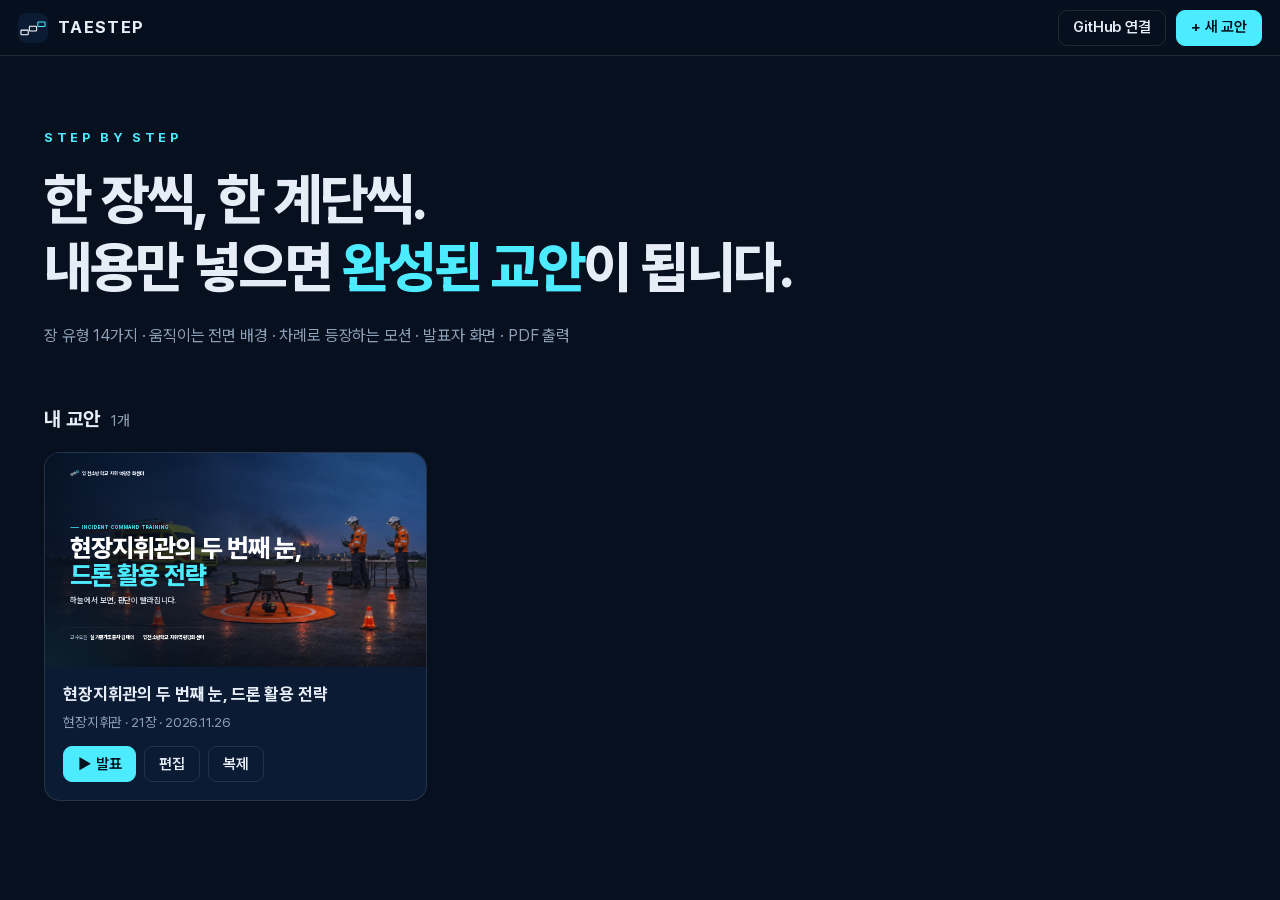
==== taestep/index.html @ befef55e "TAESTEP 전용 교안 앱 추가 (첫 화면 · 편집 · 발표 · 견본 교안) - taestep/: 처음부터 새로 만든 교안 앱 — 장 유형 14가지, 움직이는 전면 배경, 차례 " ====
<!doctype html>
<html lang="ko">
<head>
<meta charset="utf-8"><meta name="viewport" content="width=device-width, initial-scale=1"><meta name="theme-color" content="#0B1B33"><link rel="icon" href="icon.svg" type="image/svg+xml"><link rel="apple-touch-icon" href="icon-192.png"><link rel="manifest" href="manifest.webmanifest"><link rel="preload" href="ts/fonts/PretendardVariable.woff2" as="font" type="font/woff2" crossorigin><link rel="stylesheet" href="ts/fonts.css"><link rel="stylesheet" href="ts/engine.css"><link rel="stylesheet" href="ts/app.css">
<title>TAESTEP</title>
</head>
<body class="home">
<header class="top">
  <a class="brand" href="./"><img src="icon.svg" alt=""><b>TAESTEP</b></a>
  <span class="sp"></span>
  <button id="btGh" class="btn ghost">GitHub 연결</button>
  <button id="btInstall" class="btn ghost" hidden>앱으로 설치</button>
  <button id="btNew" class="btn pri">+ 새 교안</button>
</header>
<main class="home-main">
  <section class="hero">
    <p class="eyebrow">STEP BY STEP</p>
    <h1>한 장씩, 한 계단씩.<br>내용만 넣으면 <em>완성된 교안</em>이 됩니다.</h1>
    <p class="sub">장 유형 14가지 · 움직이는 전면 배경 · 차례로 등장하는 모션 · 발표자 화면 · PDF 출력</p>
  </section>
  <section>
    <div class="sec-head"><h2>내 교안</h2><span id="count" class="muted"></span></div>
    <div id="decks" class="deck-grid"><p class="muted">불러오는 중…</p></div>
  </section>
</main>
<div id="modal" class="modal" hidden></div>
<script src="ts/engine.js"></script><script src="ts/store.js"></script><script src="ts/home.js"></script>
</body>
</html>
---- taestep/ts/fonts.css ----
/* Pretendard (SIL Open Font License 1.1) — 발표장 인터넷 사정과 상관없이 같은 글꼴로 보이게 앱에 넣어 둠 */
@font-face { font-family: 'Pretendard Variable'; font-weight: 45 920; font-style: normal; font-display: swap; src: url('fonts/PretendardVariable.woff2') format('woff2-variations'); }
---- taestep/ts/engine.css ----
/* TAESTEP 슬라이드 엔진 — 디자인 체계
   한 장은 1920×1080 고정 좌표로 그리고, 화면에 맞춰 통째로 확대·축소한다.
   장 유형(layout)마다 배치·글자 크기·여백이 정해져 있어, 내용만 넣어도 같은 품질이 나온다. */

/* ---------- 테마 ---------- */
.ts-slide {
  --font: 'Pretendard Variable', Pretendard, 'Noto Sans KR', 'Noto Sans CJK KR', 'Apple SD Gothic Neo', 'Malgun Gothic', system-ui, sans-serif;
  --mono: 'JetBrains Mono', 'SFMono-Regular', ui-monospace, Consolas, 'Noto Sans KR', monospace;
  --bg: #06101E; --bg2: #0B1B33; --fg: #EAF0F8; --title: #FFFFFF; --muted: #93A4BC;
  --line: rgba(255, 255, 255, .14); --card: rgba(11, 27, 51, .58); --card-line: rgba(255, 255, 255, .13);
  --accent: #4DEBFF; --accent-ink: #04121F; --shade: 6, 16, 30; --glow: rgba(77, 235, 255, .18);
}
.ts-slide.T-ember {
  --bg: #0A0A0D; --bg2: #18110E; --fg: #F2ECE6; --title: #FFFFFF; --muted: #A99C92;
  --card: rgba(28, 18, 13, .6); --accent: #FF7A29; --accent-ink: #1A0B02; --shade: 10, 10, 13; --glow: rgba(255, 122, 41, .2);
}
.ts-slide.T-paper {
  --bg: #F4F6FA; --bg2: #FFFFFF; --fg: #1B2A41; --title: #0B1B33; --muted: #5C6C84;
  --line: rgba(11, 27, 51, .14); --card: rgba(255, 255, 255, .86); --card-line: rgba(11, 27, 51, .12);
  --accent: #0E5FD8; --accent-ink: #FFFFFF; --shade: 244, 246, 250; --glow: rgba(14, 95, 216, .12);
}

/* ---------- 무대 ---------- */
.ts-stage { position: relative; width: 1920px; height: 1080px; transform-origin: 0 0; overflow: hidden; background: #000; }
.ts-slide {
  position: absolute; inset: 0; width: 1920px; height: 1080px; overflow: hidden; box-sizing: border-box;
  color: var(--fg); background: var(--bg); font-family: var(--font); font-size: 30px; line-height: 1.4;
  letter-spacing: -.012em; word-break: keep-all; overflow-wrap: break-word; -webkit-font-smoothing: antialiased;
}
.ts-slide *, .ts-slide *::before, .ts-slide *::after { box-sizing: border-box; }
.ts-slide em { font-style: normal; color: var(--accent); }
.ts-slide h1, .ts-slide h2, .ts-slide h3, .ts-slide p, .ts-slide ul, .ts-slide ol { margin: 0; padding: 0; }
.ts-slide li { list-style: none; }

/* ---------- 배경 ---------- */
.ts-bg, .ts-bg > * { position: absolute; inset: 0; }
.ts-bg-img { background-size: cover; background-position: center; will-change: transform; }
video.ts-bg-img { width: 100%; height: 100%; object-fit: cover; }
.ts-bg-shade { --dim: .7; }
.ts-bg-shade.tone-full { background: rgba(var(--shade), var(--dim)); }
.ts-bg-shade.tone-left { background: linear-gradient(90deg, rgba(var(--shade), calc(var(--dim) + .25)) 0%, rgba(var(--shade), var(--dim)) 38%, rgba(var(--shade), calc(var(--dim) * .25)) 72%, rgba(var(--shade), 0) 100%); }
.ts-bg-shade.tone-right { background: linear-gradient(270deg, rgba(var(--shade), calc(var(--dim) + .25)) 0%, rgba(var(--shade), var(--dim)) 38%, rgba(var(--shade), calc(var(--dim) * .25)) 72%, rgba(var(--shade), 0) 100%); }
.ts-bg-shade.tone-bottom { background: linear-gradient(0deg, rgba(var(--shade), calc(var(--dim) + .25)) 0%, rgba(var(--shade), var(--dim)) 30%, rgba(var(--shade), calc(var(--dim) * .2)) 62%, rgba(var(--shade), 0) 100%); }
.ts-bg-shade.tone-none { background: none; }
/* 그림이 없어도 밋밋하지 않게: 천천히 움직이는 빛 + 가는 격자 + 가장자리 어둡게 */
.ts-bg-fx { pointer-events: none; }
.ts-bg-fx::before {
  content: ''; position: absolute; inset: -20%;
  background: radial-gradient(38% 42% at 78% 22%, var(--glow), transparent 70%), radial-gradient(34% 40% at 12% 88%, var(--glow), transparent 70%);
  opacity: .9;
}
.ts-bg-fx::after {
  content: ''; position: absolute; inset: 0;
  background-image: linear-gradient(var(--line) 1px, transparent 1px), linear-gradient(90deg, var(--line) 1px, transparent 1px);
  background-size: 96px 96px; opacity: .22;
  -webkit-mask-image: radial-gradient(90% 90% at 50% 50%, transparent 30%, #000 100%); mask-image: radial-gradient(90% 90% at 50% 50%, transparent 30%, #000 100%);
}
.ts-slide.has-img .ts-bg-fx::after { opacity: .1; }
.ts-slide.has-img .ts-bg-fx::before { opacity: .5; }
.ts-slide:not(.has-img) .ts-bg { background: linear-gradient(135deg, var(--bg2), var(--bg) 62%); }

/* ---------- 공통 틀 ---------- */
.ts-body { position: absolute; inset: 0; padding: 92px 128px 118px; display: flex; flex-direction: column; }
.ts-head { flex: none; margin-bottom: 40px; max-width: 1560px; }
.ts-kicker { display: flex; align-items: center; gap: 16px; font-size: 23px; font-weight: 700; letter-spacing: .16em; text-transform: uppercase; color: var(--accent); margin-bottom: 22px; }
.ts-kicker i { display: block; width: 44px; height: 4px; background: var(--accent); border-radius: 2px; }
.ts-title { font-size: 72px; font-weight: 800; line-height: 1.16; letter-spacing: -.03em; color: var(--title); text-wrap: balance; }
.ts-lead { margin-top: 18px; font-size: 34px; font-weight: 500; color: var(--muted); line-height: 1.45; text-wrap: pretty; }
.ts-main { flex: 1; min-height: 0; display: flex; flex-direction: column; justify-content: center; }
.ts-fit { width: 100%; }
.ts-source { position: absolute; left: 128px; right: 128px; bottom: 74px; font-size: 21px; color: var(--muted); opacity: .85; white-space: nowrap; overflow: hidden; text-overflow: ellipsis; }
.ts-foot { position: absolute; left: 128px; right: 128px; bottom: 30px; height: 30px; display: flex; align-items: center; gap: 14px; font-size: 19px; color: var(--muted); }
.ts-mark { display: flex; width: 34px; height: 24px; color: var(--title); flex: none; }
.ts-mark svg { width: 100%; height: 100%; }
.ts-foot-t { flex: 1; white-space: nowrap; overflow: hidden; text-overflow: ellipsis; letter-spacing: .01em; }
.ts-foot-n { font-family: var(--mono); font-weight: 700; letter-spacing: .08em; color: var(--fg); }
.ts-foot-n b { color: var(--accent); font-weight: 700; margin: 0 4px; }
.ts-prog { position: absolute; left: 0; bottom: 0; height: 5px; background: var(--accent); box-shadow: 0 0 18px var(--accent); }
.ts-card { background: var(--card); border: 1px solid var(--card-line); border-radius: 22px; -webkit-backdrop-filter: blur(14px) saturate(1.2); backdrop-filter: blur(14px) saturate(1.2); }

/* ---------- 표지 ---------- */
.L-cover .ts-body { justify-content: flex-end; padding-bottom: 132px; }
.L-cover .ts-org { position: absolute; top: 84px; left: 128px; display: flex; align-items: center; gap: 16px; font-size: 24px; font-weight: 600; letter-spacing: .04em; color: var(--fg); }
.L-cover .ts-org .ts-mark { width: 44px; height: 32px; }
.L-cover .ts-title { font-size: 128px; line-height: 1.06; letter-spacing: -.04em; max-width: 1400px; }
.L-cover .ts-lead { font-size: 40px; margin-top: 30px; color: var(--fg); opacity: .92; max-width: 1200px; }
.L-cover .ts-meta { margin-top: 54px; padding-top: 30px; border-top: 1px solid var(--line); display: flex; gap: 14px 44px; flex-wrap: wrap; font-size: 26px; color: var(--muted); max-width: 1300px; }
.L-cover .ts-meta b { color: var(--title); font-weight: 700; }
.L-cover .ts-foot, .L-cover .ts-prog { display: none; }

/* ---------- 장 구분 ---------- */
.L-section .ts-body { justify-content: center; }
.L-section .ts-num { font-family: var(--mono); font-size: 300px; font-weight: 800; line-height: .9; letter-spacing: -.04em; color: transparent; -webkit-text-stroke: 3px var(--accent); margin-left: -8px; opacity: .95; }
.L-section .ts-title { font-size: 112px; margin-top: 26px; max-width: 1400px; }
.L-section .ts-lead { font-size: 38px; margin-top: 26px; max-width: 1200px; }
.L-section .ts-stairs { position: absolute; right: 110px; bottom: 150px; width: 520px; height: 360px; color: var(--title); opacity: .38; }

/* ---------- 한 문장 ---------- */
.L-statement .ts-body { justify-content: center; }
.L-statement .ts-title { font-size: 108px; line-height: 1.2; max-width: 1560px; }
.L-statement .ts-lead { font-size: 40px; margin-top: 40px; max-width: 1300px; }
.L-statement .ts-kicker { margin-bottom: 40px; }

/* ---------- 항목 ---------- */
.L-bullets .ts-list { display: flex; flex-direction: column; }
.L-bullets .ts-item { display: flex; gap: 34px; align-items: baseline; padding: 20px 0; border-top: 1px solid var(--line); }
.L-bullets .ts-item:last-child { border-bottom: 1px solid var(--line); }
.L-bullets .ts-item .n { flex: none; width: 84px; font-family: var(--mono); font-size: 32px; font-weight: 700; color: var(--accent); }
.L-bullets .ts-item .t { font-size: 46px; font-weight: 700; color: var(--title); letter-spacing: -.02em; line-height: 1.25; }
.L-bullets .ts-item .d { margin-top: 6px; font-size: 31px; color: var(--muted); }

/* ---------- 숫자 ---------- */
.L-stat .ts-stats { display: grid; gap: 28px; grid-template-columns: repeat(var(--n, 3), 1fr); }
.L-stat .ts-stat { padding: 46px 40px 44px; min-height: 420px; position: relative; overflow: hidden; }
.L-stat .ts-stat::before { content: ''; position: absolute; left: 0; top: 0; width: 100%; height: 5px; background: linear-gradient(90deg, var(--accent), transparent); }
.L-stat .ts-stat .k { font-family: var(--mono); font-size: 24px; font-weight: 700; letter-spacing: .16em; color: var(--accent); }
.L-stat .ts-stat .v { display: flex; align-items: baseline; gap: 10px; margin-top: 14px; font-size: 150px; font-weight: 800; line-height: 1; letter-spacing: -.05em; color: var(--title); font-variant-numeric: tabular-nums; }
.L-stat .ts-stats[style*="--n:4"] .v { font-size: 128px; }
.L-stat .ts-stats[style*="--n:1"] { grid-template-columns: minmax(0, 1100px); }
.L-stat .ts-stats[style*="--n:1"] .ts-stat { min-height: 0; padding: 54px 60px; }
.L-stat .ts-stats[style*="--n:1"] .v { font-size: 260px; }
.L-stat .ts-stats[style*="--n:1"] .t { font-size: 44px; }
.L-stat .ts-stats[style*="--n:1"] .d { font-size: 32px; }
.L-stat .ts-stat .v small { font-size: .36em; font-weight: 700; letter-spacing: -.01em; color: var(--accent); }
.L-stat .ts-stat .t { margin-top: 26px; font-size: 38px; line-height: 1.25; font-weight: 700; color: var(--title); }
.L-stat .ts-stat .d { margin-top: 10px; font-size: 28px; color: var(--muted); }

/* ---------- 카드 ---------- */
.L-cards .ts-cards { display: grid; gap: 26px; grid-template-columns: repeat(var(--n, 3), 1fr); }
.L-cards .ts-cardi { padding: 44px 40px 46px; min-height: 460px; display: flex; flex-direction: column; }
.L-cards .ts-cardi .k { align-self: flex-start; font-family: var(--mono); font-size: 24px; font-weight: 700; letter-spacing: .04em; color: var(--accent-ink); background: var(--accent); padding: 5px 14px; border-radius: 8px; }
.L-cards .ts-cardi .t { margin-top: 32px; font-size: 46px; font-weight: 800; color: var(--title); letter-spacing: -.025em; line-height: 1.22; }
.L-cards .ts-cardi .d { margin-top: 20px; font-size: 30px; color: var(--fg); opacity: .86; line-height: 1.5; }

/* ---------- 좌우(글 + 그림) ---------- */
.L-split .ts-body { flex-direction: row; gap: 76px; align-items: stretch; }
.L-split.side-left .ts-body { flex-direction: row-reverse; }
.L-split .ts-col { flex: 1 1 0; min-width: 0; display: flex; flex-direction: column; justify-content: center; }
.L-split .ts-head { margin-bottom: 30px; }
.L-split .ts-title { font-size: 66px; }
.L-split .ts-text { font-size: 34px; line-height: 1.6; color: var(--fg); opacity: .92; }
.L-split .ts-points { margin-top: 26px; display: flex; flex-direction: column; gap: 16px; }
.L-split .ts-points li { position: relative; padding-left: 36px; font-size: 34px; line-height: 1.42; }
.L-split .ts-points li::before { content: ''; position: absolute; left: 0; top: .52em; width: 16px; height: 10px; border: 3px solid var(--accent); border-radius: 3px; }
.L-split .ts-points li b { color: var(--title); font-weight: 700; }
.L-split .ts-points li span { color: var(--muted); }
.L-split .ts-pic { flex: 1 1 0; min-width: 0; position: relative; border-radius: 26px; overflow: hidden; border: 1px solid var(--card-line); box-shadow: 0 40px 90px rgba(0, 0, 0, .45); background: var(--bg2); }
.L-split .ts-pic > div { position: absolute; inset: 0; background-size: cover; background-position: center; }
.L-split .ts-pic figcaption { position: absolute; left: 0; right: 0; bottom: 0; padding: 60px 30px 22px; font-size: 22px; color: #fff; background: linear-gradient(0deg, rgba(0, 0, 0, .72), transparent); }

/* ---------- 단계(계단) ---------- */
.L-steps .ts-main { justify-content: center; }
.L-steps .ts-steps { display: grid; gap: 22px; grid-template-columns: repeat(var(--n, 4), 1fr); align-items: end; }
.L-steps .ts-step { padding: 32px 30px 36px; min-height: 250px; margin-bottom: calc(var(--idx) * var(--lift, 52px)); position: relative; }
.L-steps .ts-step .n { font-family: var(--mono); font-size: 24px; font-weight: 700; letter-spacing: .16em; color: var(--accent); }
.L-steps .ts-step .t { margin-top: 16px; font-size: 40px; font-weight: 800; color: var(--title); letter-spacing: -.02em; line-height: 1.22; }
.L-steps .ts-step .d { margin-top: 12px; font-size: 28px; color: var(--muted); line-height: 1.45; }
.L-steps .ts-step.last { border-color: var(--accent); box-shadow: 0 0 0 1px var(--accent), 0 24px 70px var(--glow); }
.L-steps .ts-step.last .t { color: var(--accent); }

/* ---------- 비교 ---------- */
.L-compare .ts-cmp { display: grid; grid-template-columns: 1fr 1fr; gap: 30px; }
.L-compare .ts-side { padding: 50px 52px 56px; min-height: 480px; }
.L-compare .ts-side .k { font-size: 24px; font-weight: 700; letter-spacing: .12em; color: var(--muted); }
.L-compare .ts-side .t { margin-top: 12px; font-size: 58px; font-weight: 800; color: var(--title); letter-spacing: -.025em; }
.L-compare .ts-side ul { margin-top: 26px; display: flex; flex-direction: column; gap: 18px; }
.L-compare .ts-side li { position: relative; padding-left: 32px; font-size: 34px; line-height: 1.42; }
.L-compare .ts-side li::before { content: ''; position: absolute; left: 0; top: .6em; width: 14px; height: 3px; background: var(--muted); }
.L-compare .ts-side.b { border-color: var(--accent); box-shadow: 0 0 0 1px var(--accent), 0 24px 70px var(--glow); }
.L-compare .ts-side.b .k, .L-compare .ts-side.b .t { color: var(--accent); }
.L-compare .ts-side.b li::before { background: var(--accent); }

/* ---------- 인용 ---------- */
.L-quote .ts-body { justify-content: center; padding-left: 200px; padding-right: 200px; }
.L-quote .ts-q { font-family: Georgia, serif; font-size: 220px; line-height: .6; color: var(--accent); height: 110px; }
.L-quote .ts-title { font-size: 76px; font-weight: 700; line-height: 1.34; }
.L-quote .ts-by { margin-top: 44px; display: flex; align-items: center; gap: 18px; font-size: 30px; color: var(--muted); }
.L-quote .ts-by::before { content: ''; width: 60px; height: 3px; background: var(--accent); }

/* ---------- 진행 순서 ---------- */
.L-agenda .ts-rows { display: flex; flex-direction: column; position: relative; }
.L-agenda .ts-rows::before { content: ''; position: absolute; left: 196px; top: 18px; bottom: 18px; width: 2px; background: var(--line); }
.L-agenda .ts-row { display: flex; align-items: baseline; gap: 0; padding: 24px 0; }
.L-agenda .ts-row .k { flex: none; width: 170px; font-family: var(--mono); font-size: 34px; font-weight: 700; color: var(--accent); letter-spacing: .04em; }
.L-agenda .ts-row .dot { flex: none; width: 70px; position: relative; align-self: stretch; }
.L-agenda .ts-row .dot::before { content: ''; position: absolute; left: 18px; top: .55em; width: 18px; height: 12px; border: 3px solid var(--accent); border-radius: 3px; background: var(--bg); }
.L-agenda .ts-row .t { font-size: 48px; font-weight: 700; color: var(--title); letter-spacing: -.02em; }
.L-agenda .ts-row .d { margin-top: 6px; font-size: 31px; color: var(--muted); }

/* ---------- 표 ---------- */
.L-table table { width: 100%; border-collapse: separate; border-spacing: 0; font-size: 32px; overflow: hidden; }
.L-table th { text-align: left; padding: 22px 30px; font-size: 27px; font-weight: 700; letter-spacing: .04em; color: var(--accent); background: rgba(var(--shade), .5); border-bottom: 2px solid var(--accent); }
.L-table td { padding: 26px 30px; border-bottom: 1px solid var(--line); vertical-align: top; line-height: 1.4; }
.L-table tr:last-child td { border-bottom: 0; }
.L-table td:first-child { font-weight: 700; color: var(--title); }

/* ---------- 사진 ---------- */
.L-photo .ts-body { justify-content: flex-end; padding-bottom: 130px; }
.L-photo .ts-title { font-size: 72px; max-width: 1400px; }
.L-photo .ts-lead { font-size: 32px; color: var(--fg); }

/* ---------- 마무리 ---------- */
.L-closing .ts-body { justify-content: center; align-items: center; text-align: center; }
.L-closing .ts-kicker { justify-content: center; }
.L-closing .ts-kicker i { display: none; }
.L-closing .ts-title { font-size: 104px; line-height: 1.16; max-width: 1560px; }
.L-closing .ts-lead { font-size: 40px; margin-top: 30px; }
.L-closing .ts-chips { margin-top: 62px; display: grid; grid-template-columns: repeat(var(--n, 3), auto); gap: 20px; justify-content: center; max-width: 1660px; }
.L-closing .ts-chip { padding: 26px 36px; border-radius: 18px; font-size: 34px; font-weight: 600; text-align: left; display: flex; gap: 16px; align-items: baseline; }
.L-closing .ts-chip .n { font-family: var(--mono); font-size: 25px; font-weight: 700; color: var(--accent); }
.L-closing .ts-meta { margin-top: 56px; font-size: 28px; color: var(--muted); }

/* ---------- 모션 ---------- */
@keyframes ts-rise { from { opacity: 0; transform: translate3d(0, 34px, 0); filter: blur(10px); } to { opacity: 1; transform: none; filter: blur(0); } }
@keyframes ts-pop { from { opacity: 0; transform: translate3d(0, 26px, 0) scale(.97); } to { opacity: 1; transform: none; } }
@keyframes ts-grow { from { transform: scaleX(0); } to { transform: scaleX(1); } }
@keyframes kb-zoom-in { from { transform: scale(1.02); } to { transform: scale(1.16); } }
@keyframes kb-zoom-out { from { transform: scale(1.18); } to { transform: scale(1.02); } }
@keyframes kb-pan-left { from { transform: scale(1.14) translate3d(3.5%, 0, 0); } to { transform: scale(1.14) translate3d(-3.5%, 0, 0); } }
@keyframes kb-pan-right { from { transform: scale(1.14) translate3d(-3.5%, 0, 0); } to { transform: scale(1.14) translate3d(3.5%, 0, 0); } }
@keyframes kb-rise { from { transform: scale(1.14) translate3d(0, 3%, 0); } to { transform: scale(1.14) translate3d(0, -3%, 0); } }
@keyframes fx-drift { from { transform: translate3d(-3%, -2%, 0) rotate(0deg); } to { transform: translate3d(3%, 2%, 0) rotate(6deg); } }
@keyframes ts-leave { from { opacity: 1; } to { opacity: 0; } }
@keyframes ts-enter-fade { from { opacity: 0; } to { opacity: 1; } }
@keyframes ts-enter-slide { from { opacity: 0; transform: translate3d(80px, 0, 0); } to { opacity: 1; transform: none; } }
@keyframes ts-enter-zoom { from { opacity: 0; transform: scale(1.06); } to { opacity: 1; transform: none; } }

/* 발표 화면: 지금 장만 보이고, 들어올 때 요소가 차례로 올라온다 */
.ts-live .ts-slide { visibility: hidden; opacity: 0; }
.ts-live .ts-slide.is-active { visibility: visible; opacity: 1; z-index: 2; animation: ts-enter-fade .7s ease both; }
.ts-live.tr-slide .ts-slide.is-active { animation-name: ts-enter-slide; animation-timing-function: cubic-bezier(.2, .7, .2, 1); }
.ts-live.tr-zoom .ts-slide.is-active { animation-name: ts-enter-zoom; }
.ts-live.tr-none .ts-slide.is-active { animation: none; }
.ts-live .ts-slide.is-leaving { visibility: visible; z-index: 1; animation: ts-leave .7s ease both; }
.ts-live .ts-slide .in, .ts-live .ts-slide [data-step] { opacity: 0; }
.ts-live .ts-slide.is-active .in { animation: ts-rise .95s cubic-bezier(.2, .7, .2, 1) both; animation-delay: calc(var(--i, 0) * 95ms + 220ms); }
.ts-live .ts-slide.is-active [data-step].on { animation: ts-pop .7s cubic-bezier(.2, .7, .2, 1) both; }
.ts-live .ts-slide.is-active [data-step].on.quick { animation: none; opacity: 1; }
.ts-live .ts-slide.is-active .ts-kicker i { transform-origin: 0 50%; animation: ts-grow .8s cubic-bezier(.2, .7, .2, 1) .35s both; }
.ts-live .ts-slide.is-active .kb-zoom-in { animation: kb-zoom-in 30s ease-out both; }
.ts-live .ts-slide.is-active .kb-zoom-out { animation: kb-zoom-out 30s ease-out both; }
.ts-live .ts-slide.is-active .kb-pan-left { animation: kb-pan-left 34s ease-in-out both; }
.ts-live .ts-slide.is-active .kb-pan-right { animation: kb-pan-right 34s ease-in-out both; }
.ts-live .ts-slide.is-active .kb-rise { animation: kb-rise 34s ease-in-out both; }
.ts-live .ts-slide.is-active .ts-bg-fx::before { animation: fx-drift 16s ease-in-out infinite alternate; }
.ts-live .ts-prog { transition: width .6s ease; }
.ts-live.no-motion .ts-slide.is-active *, .ts-live.no-motion .ts-slide.is-active { animation: none !important; }
.ts-live.no-motion .ts-slide .in, .ts-live.no-motion .ts-slide [data-step].on { opacity: 1; }
@media (prefers-reduced-motion: reduce) {
  .ts-live .ts-slide.is-active .ts-bg-img, .ts-live .ts-slide.is-active .ts-bg-fx::before { animation: none !important; }
}
/* 작은 그림(목록·편집 미리보기): 움직임 없이 전부 보이게 */
.ts-thumb { position: relative; overflow: hidden; background: #000; aspect-ratio: 16 / 9; }
.ts-thumb > .ts-slide { transform-origin: 0 0; }
.ts-thumb .ts-card { -webkit-backdrop-filter: none; backdrop-filter: none; }

/* 인쇄(PDF): 한 장이 한 쪽 */
@media print {
  @page { size: 1920px 1080px; margin: 0; }
  html, body { margin: 0 !important; background: #fff !important; }
  .ts-print .ts-slide { position: relative; break-after: page; page-break-after: always; -webkit-print-color-adjust: exact; print-color-adjust: exact; }
  .ts-print .ts-card { -webkit-backdrop-filter: none; backdrop-filter: none; }
}
---- taestep/ts/app.css ----
/* TAESTEP 앱 화면(첫 화면 · 편집 · 발표 도구) — 슬라이드 자체의 디자인은 engine.css */
:root {
  --a-bg: #06101E; --a-bg2: #0B1B33; --a-panel: #0E2140; --a-line: rgba(255, 255, 255, .11); --a-fg: #E6EDF7; --a-muted: #8FA1B8;
  --a-accent: #4DEBFF; --a-accent-ink: #04121F; --a-danger: #FF7B7B; --a-warn: #FFC56B;
  --a-font: 'Pretendard Variable', Pretendard, 'Noto Sans KR', 'Apple SD Gothic Neo', 'Malgun Gothic', system-ui, sans-serif;
}
* { box-sizing: border-box; }
html, body { margin: 0; height: 100%; }
body { background: var(--a-bg); color: var(--a-fg); font-family: var(--a-font); font-size: 15px; line-height: 1.5; letter-spacing: -.01em; word-break: keep-all; -webkit-font-smoothing: antialiased; }
a { color: inherit; text-decoration: none; }
button, input, select, textarea { font: inherit; color: inherit; letter-spacing: inherit; }
[hidden] { display: none !important; }
.sp { flex: 1; }
.muted { color: var(--a-muted); } .small { font-size: 13px; }

.btn { display: inline-flex; align-items: center; justify-content: center; gap: 6px; height: 36px; padding: 0 14px; border-radius: 9px; border: 1px solid var(--a-line); background: transparent; cursor: pointer; font-weight: 600; white-space: nowrap; transition: background .15s, border-color .15s; }
.btn:hover { background: rgba(255, 255, 255, .07); border-color: rgba(255, 255, 255, .22); }
.btn.pri { background: var(--a-accent); border-color: var(--a-accent); color: var(--a-accent-ink); }
.btn.pri:hover { background: #7AF1FF; }
.btn.danger { color: var(--a-danger); } .btn.ok { color: var(--a-accent); border-color: rgba(77, 235, 255, .4); }
.btn.wide { width: 100%; } .btn:disabled { opacity: .5; cursor: default; }
.btn:focus-visible, input:focus-visible, select:focus-visible, textarea:focus-visible, button:focus-visible, a:focus-visible { outline: 2px solid var(--a-accent); outline-offset: 2px; }

.top { height: 56px; display: flex; align-items: center; gap: 10px; padding: 0 18px; border-bottom: 1px solid var(--a-line); background: rgba(6, 16, 30, .86); -webkit-backdrop-filter: blur(12px); backdrop-filter: blur(12px); position: sticky; top: 0; z-index: 20; }
.brand { display: flex; align-items: center; gap: 10px; font-size: 17px; letter-spacing: .08em; }
.brand img { width: 30px; height: 30px; border-radius: 8px; }

/* ---------- 첫 화면 ---------- */
.home-main { max-width: 1240px; margin: 0 auto; padding: 0 24px 80px; }
.hero { padding: 72px 0 56px; }
.hero .eyebrow { margin: 0 0 18px; font-size: 13px; font-weight: 700; letter-spacing: .28em; color: var(--a-accent); }
.hero h1 { margin: 0; font-size: clamp(30px, 4.6vw, 56px); line-height: 1.22; letter-spacing: -.035em; font-weight: 800; text-wrap: balance; }
.hero h1 em { font-style: normal; color: var(--a-accent); }
.hero .sub { margin: 22px 0 0; color: var(--a-muted); font-size: 16px; }
.sec-head { display: flex; align-items: baseline; gap: 12px; margin-bottom: 18px; }
.sec-head h2 { margin: 0; font-size: 20px; }
.deck-grid { display: grid; grid-template-columns: repeat(auto-fill, minmax(340px, 1fr)); gap: 22px; }
.deck { border: 1px solid var(--a-line); border-radius: 16px; overflow: hidden; background: var(--a-bg2); transition: transform .2s, border-color .2s; }
.deck:hover { transform: translateY(-3px); border-color: rgba(77, 235, 255, .45); }
.deck .pic { display: block; aspect-ratio: 16 / 9; background: #000; }
.deck .info { padding: 16px 18px 18px; }
.deck h3 { margin: 0; font-size: 17px; line-height: 1.35; }
.deck p { margin: 6px 0 14px; color: var(--a-muted); font-size: 13.5px; }
.tag { display: inline-block; margin-left: 4px; padding: 1px 8px; border-radius: 6px; font-size: 12px; color: var(--a-warn); border: 1px solid rgba(255, 197, 107, .4); }
.row { display: flex; gap: 8px; flex-wrap: wrap; align-items: center; } .row.end { justify-content: flex-end; margin-top: 18px; }

/* ---------- 창 ---------- */
.modal { position: fixed; inset: 0; z-index: 100; display: flex; align-items: center; justify-content: center; padding: 20px; background: rgba(2, 8, 16, .7); -webkit-backdrop-filter: blur(4px); backdrop-filter: blur(4px); }
.sheet { width: min(560px, 100%); max-height: calc(100vh - 40px); overflow: auto; padding: 26px; border-radius: 18px; background: var(--a-panel); border: 1px solid var(--a-line); box-shadow: 0 30px 80px rgba(0, 0, 0, .5); }
.sheet.wide { width: min(980px, 100%); }
.sheet h3 { margin: 0 0 14px; font-size: 19px; }
.sheet p { margin: 0 0 14px; }
.grid2 { display: grid; grid-template-columns: 1fr 1fr; gap: 0 14px; }
.f { display: flex; flex-direction: column; gap: 6px; margin-bottom: 14px; }
.f > span { font-size: 13px; font-weight: 600; color: var(--a-muted); }
.f small { font-size: 12px; font-weight: 400; color: var(--a-muted); opacity: .85; }
.f input, .f select, .f textarea, .title-in { width: 100%; padding: 9px 11px; border-radius: 9px; border: 1px solid var(--a-line); background: rgba(0, 0, 0, .28); resize: vertical; line-height: 1.5; }
.f select option { background: var(--a-panel); }
.f input[type=range] { padding: 0; accent-color: var(--a-accent); }
.chk { display: flex; align-items: center; gap: 8px; margin-bottom: 14px; font-size: 14px; } .chk input { accent-color: var(--a-accent); width: 16px; height: 16px; }
.toast { position: fixed; left: 50%; bottom: 28px; transform: translateX(-50%); z-index: 200; padding: 11px 18px; border-radius: 11px; background: #17325C; border: 1px solid rgba(77, 235, 255, .4); box-shadow: 0 12px 40px rgba(0, 0, 0, .5); max-width: calc(100vw - 32px); }
.toast.bad { border-color: var(--a-danger); }
.empty-page { height: 100%; display: flex; flex-direction: column; align-items: center; justify-content: center; gap: 8px; } .empty-page a { color: var(--a-accent); }

/* ---------- 편집 ---------- */
body.studio { overflow: hidden; display: flex; flex-direction: column; }
.title-in { flex: 0 1 420px; min-width: 120px; height: 36px; font-weight: 700; background: transparent; border-color: transparent; }
.title-in:hover { border-color: var(--a-line); }
.state { font-size: 13px; color: var(--a-muted); white-space: nowrap; } .state.warn { color: var(--a-warn); }
.studio-main { flex: 1; min-height: 0; display: grid; grid-template-columns: 190px minmax(0, 1fr) 380px; }
.rail { border-right: 1px solid var(--a-line); display: flex; flex-direction: column; min-height: 0; }
#rail { flex: 1; overflow: auto; padding: 12px 12px 4px; }
.rail-item { position: relative; margin-bottom: 12px; border-radius: 9px; cursor: pointer; border: 2px solid transparent; overflow: hidden; }
.rail-item .pic { border-radius: 6px; overflow: hidden; pointer-events: none; }
.rail-item .no { position: absolute; z-index: 3; left: 6px; top: 6px; min-width: 22px; padding: 1px 6px; border-radius: 6px; font-size: 12px; font-weight: 700; text-align: center; background: rgba(0, 0, 0, .65); }
.rail-item .lay { position: absolute; z-index: 3; right: 6px; bottom: 6px; padding: 1px 7px; border-radius: 6px; font-size: 11px; background: rgba(0, 0, 0, .65); color: var(--a-muted); }
.rail-item.cur { border-color: var(--a-accent); } .rail-item.over { border-color: var(--a-warn); }
.btn.add { margin: 8px 12px 12px; }
.canvas { display: flex; flex-direction: column; min-width: 0; min-height: 0; background: #030A14; }
.canvas-in { flex: 1; min-height: 0; display: flex; align-items: center; justify-content: center; padding: 26px; container-type: size; }
.view { width: min(100cqw, calc(100cqh * 16 / 9)); border-radius: 10px; box-shadow: 0 20px 70px rgba(0, 0, 0, .6); }
.canvas-bar { display: flex; gap: 8px; padding: 10px 18px; border-top: 1px solid var(--a-line); }
.panel { border-left: 1px solid var(--a-line); display: flex; flex-direction: column; min-height: 0; background: var(--a-bg2); }
.tabs { display: flex; border-bottom: 1px solid var(--a-line); }
.tabs button { flex: 1; height: 44px; border: 0; background: none; cursor: pointer; font-weight: 600; color: var(--a-muted); border-bottom: 2px solid transparent; }
.tabs button.on { color: var(--a-fg); border-bottom-color: var(--a-accent); }
.panel-body { flex: 1; overflow: auto; padding: 16px; }
.item { padding: 10px; margin-bottom: 8px; border: 1px solid var(--a-line); border-radius: 11px; display: flex; flex-direction: column; gap: 6px; background: rgba(0, 0, 0, .16); }
.item-h { display: flex; align-items: center; gap: 4px; font-size: 13px; color: var(--a-accent); }
.item-h button { width: 26px; height: 24px; border: 0; border-radius: 6px; background: none; cursor: pointer; color: var(--a-muted); }
.item-h button:hover { background: rgba(255, 255, 255, .1); color: var(--a-fg); }
.pick { display: flex; gap: 10px; align-items: center; } .pick.big { display: block; }
.pick-pic { width: 120px; aspect-ratio: 16 / 9; border-radius: 8px; background: #000 center / cover; border: 1px solid var(--a-line); display: flex; align-items: center; justify-content: center; text-align: center; }
.pick.big .pick-pic { width: 100%; } .pick-pic i { font-style: normal; font-size: 12.5px; color: var(--a-muted); }
.pick-btn { display: flex; gap: 8px; flex-wrap: wrap; margin-top: 2px; }
.lib { display: grid; grid-template-columns: repeat(auto-fill, minmax(170px, 1fr)); gap: 10px; margin: 16px 0 0; max-height: 52vh; overflow: auto; }
.lib-item { aspect-ratio: 16 / 9; border-radius: 9px; border: 2px solid transparent; background: #000 center / cover; cursor: pointer; }
.lib-item:hover { border-color: var(--a-accent); }
.lay-grid { display: grid; grid-template-columns: repeat(auto-fill, minmax(196px, 1fr)); gap: 12px; }
.lay-item { padding: 0; border: 2px solid transparent; border-radius: 11px; overflow: hidden; background: rgba(0, 0, 0, .25); cursor: pointer; text-align: left; }
.lay-item:hover { border-color: var(--a-accent); } .lay-item .pic { pointer-events: none; } .lay-item span { display: block; padding: 7px 10px; font-size: 13.5px; font-weight: 600; }
@media (max-width: 1100px) { .studio-main { grid-template-columns: 130px minmax(0, 1fr) 320px; } .state { display: none; } }
@media (max-width: 760px) { body.studio { overflow: auto; } .studio-main { display: flex; flex-direction: column; } .rail { border: 0; } #rail { display: flex; gap: 8px; overflow-x: auto; } .rail-item { flex: none; width: 140px; margin: 0; } .canvas-in { height: 56vw; flex: none; padding: 10px; } .panel { border: 0; } .top .btn.ghost:not(#btPlay) { display: none; } .grid2 { grid-template-columns: 1fr; } }

/* ---------- 발표 ---------- */
body.play { overflow: hidden; background: #000; }
#wrap { position: fixed; inset: 0; cursor: pointer; }
body.play.idle #wrap { cursor: none; }
body.play.blackout #wrap { visibility: hidden; }
.play-bar { position: fixed; left: 50%; bottom: 18px; transform: translateX(-50%); z-index: 30; display: flex; align-items: center; gap: 4px; padding: 6px 8px; border-radius: 14px; background: rgba(8, 20, 38, .82); border: 1px solid var(--a-line); -webkit-backdrop-filter: blur(12px); backdrop-filter: blur(12px); transition: opacity .3s, transform .3s; }
body.play.idle .play-bar { opacity: 0; pointer-events: none; transform: translate(-50%, 12px); }
.play-bar button { height: 34px; padding: 0 12px; border: 0; border-radius: 9px; background: none; cursor: pointer; font-weight: 600; font-size: 14px; white-space: nowrap; }
.play-bar button:hover { background: rgba(255, 255, 255, .12); }
.play-bar i { width: 1px; height: 20px; background: var(--a-line); margin: 0 4px; } .play-bar .pg { padding: 0 6px; font-size: 14px; color: var(--a-muted); } .play-bar .pg b { color: var(--a-fg); }
.play-notes { position: fixed; right: 18px; bottom: 76px; z-index: 30; width: min(460px, calc(100vw - 36px)); max-height: 46vh; overflow: auto; padding: 16px 18px; border-radius: 14px; background: rgba(8, 20, 38, .94); border: 1px solid var(--a-line); white-space: pre-wrap; font-size: 15px; line-height: 1.6; }
.play-notes h4 { margin: 0 0 8px; font-size: 13px; color: var(--a-accent); letter-spacing: .08em; }
.play-ov { position: fixed; inset: 0; z-index: 40; background: rgba(4, 10, 20, .97); overflow: auto; padding: 0 28px 40px; }
.ov-head { position: sticky; top: 0; display: flex; align-items: center; justify-content: space-between; padding: 18px 0; background: rgba(4, 10, 20, .97); z-index: 5; font-size: 17px; }
.ov-head button { height: 34px; padding: 0 12px; border-radius: 9px; border: 1px solid var(--a-line); background: none; cursor: pointer; }
.ov-grid { display: grid; grid-template-columns: repeat(auto-fill, minmax(260px, 1fr)); gap: 16px; }
.ov-item { position: relative; padding: 0; border: 2px solid transparent; border-radius: 10px; overflow: hidden; background: none; cursor: pointer; }
.ov-item .ov-pic { pointer-events: none; } .ov-item span { position: absolute; z-index: 3; left: 8px; top: 8px; padding: 1px 8px; border-radius: 6px; background: rgba(0, 0, 0, .7); font-size: 13px; font-weight: 700; }
.ov-item.cur, .ov-item:hover { border-color: var(--a-accent); }
@media (max-width: 700px) { #btPres, #btNotes { display: none; } }

/* ---------- 발표자 화면 ---------- */
body.presenter { overflow: hidden; }
.pv { height: 100vh; display: flex; flex-direction: column; }
.pv-top { display: flex; align-items: center; gap: 16px; padding: 12px 20px; border-bottom: 1px solid var(--a-line); font-size: 16px; }
#pvPage { color: var(--a-muted); } #pvTimer { font-size: 30px; font-weight: 800; font-variant-numeric: tabular-nums; color: var(--a-accent); cursor: pointer; } #pvClock { font-size: 22px; color: var(--a-muted); font-variant-numeric: tabular-nums; }
.pv-main { flex: 1; min-height: 0; display: grid; grid-template-columns: 1.55fr 1fr; gap: 20px; padding: 20px; }
.pv-cur { min-width: 0; } .pv-cur > div, #pvNext { border-radius: 10px; border: 1px solid var(--a-line); }
.pv-side { min-width: 0; min-height: 0; display: flex; flex-direction: column; gap: 8px; }
.pv-label { font-size: 12px; font-weight: 700; letter-spacing: .1em; color: var(--a-accent); margin-top: 6px; }
#pvNotes { flex: 1; min-height: 0; overflow: auto; white-space: pre-wrap; font-size: 19px; line-height: 1.65; padding: 14px 16px; border-radius: 10px; background: var(--a-bg2); border: 1px solid var(--a-line); }
.pv-end { aspect-ratio: 16 / 9; display: flex; align-items: center; justify-content: center; color: var(--a-muted); }
.pv-bar { display: flex; gap: 12px; padding: 0 20px 20px; } .pv-bar button { flex: 1; height: 58px; border-radius: 12px; border: 1px solid var(--a-line); background: var(--a-bg2); font-size: 18px; font-weight: 700; cursor: pointer; }
.pv-bar button.pri { background: var(--a-accent); color: var(--a-accent-ink); border-color: var(--a-accent); flex: 2; }
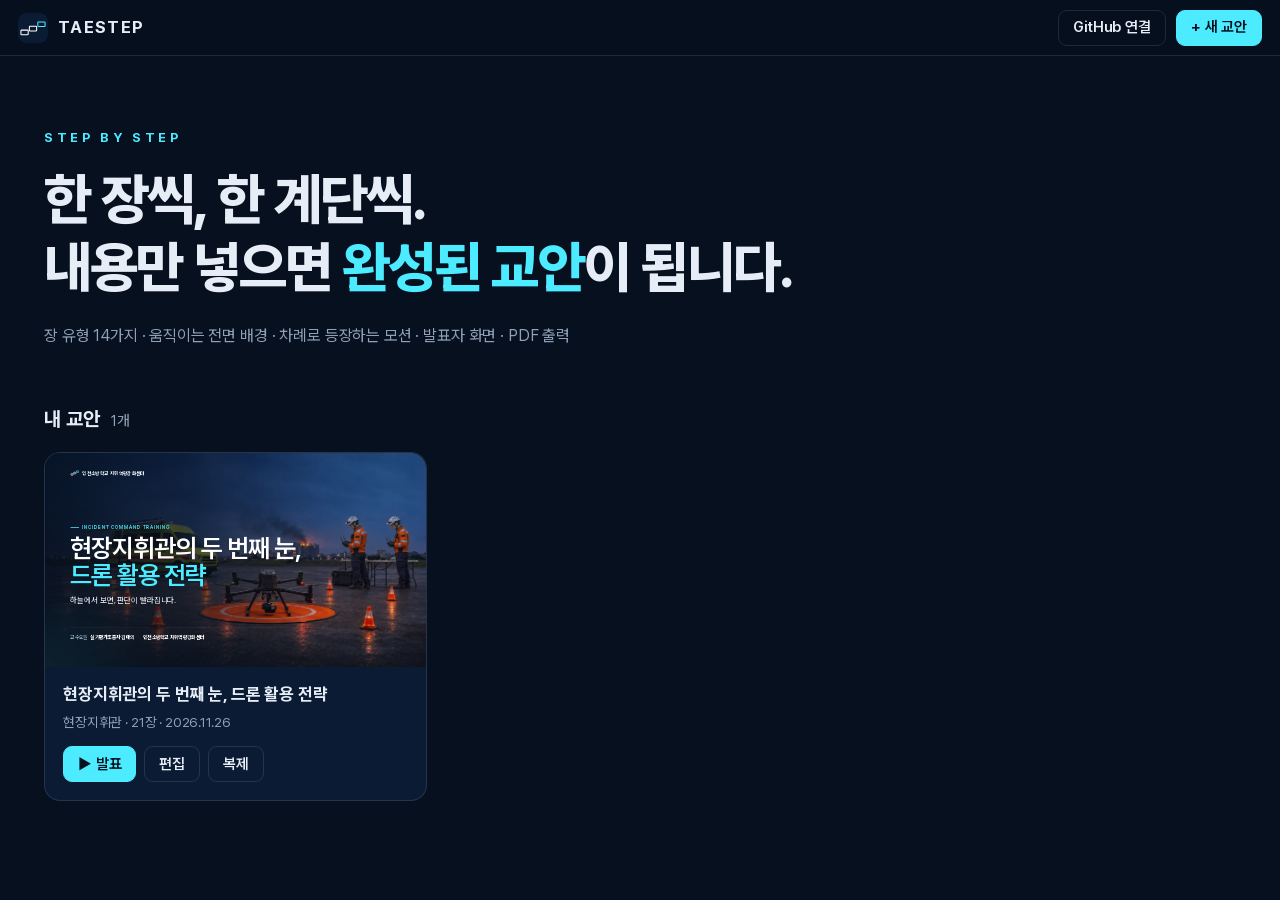
==== commit 31b30549: "TAESTEP 편집 1단계 병합 (직접 편집 + PPTX) Co-Authored-By: Claude Fable 5.2 <noreply@anthropic.com> Claude-Ses" ====
--- a/taestep/index.html
+++ b/taestep/index.html
@@ -24,6 +24,6 @@
   </section>
 </main>
 <div id="modal" class="modal" hidden></div>
-<script src="ts/engine.js"></script><script src="ts/store.js"></script><script src="ts/home.js"></script>
+<script src="ts/icons.js"></script><script src="ts/engine.js"></script><script src="ts/store.js"></script><script src="ts/home.js"></script>
 </body>
 </html>
--- a/taestep/ts/engine.css
+++ b/taestep/ts/engine.css
@@ -36,6 +36,8 @@
 .ts-bg, .ts-bg > * { position: absolute; inset: 0; }
 .ts-bg-img { background-size: cover; background-position: center; will-change: transform; }
 video.ts-bg-img { width: 100%; height: 100%; object-fit: cover; }
+.ts-bg-zoom > .ts-bg-img { position: absolute; inset: 0; }
+.ts-img { position: absolute; inset: 0; width: 100%; height: 100%; object-fit: cover; display: block; max-width: none; }
 .ts-bg-shade { --dim: .7; }
 .ts-bg-shade.tone-full { background: rgba(var(--shade), var(--dim)); }
 .ts-bg-shade.tone-left { background: linear-gradient(90deg, rgba(var(--shade), calc(var(--dim) + .25)) 0%, rgba(var(--shade), var(--dim)) 38%, rgba(var(--shade), calc(var(--dim) * .25)) 72%, rgba(var(--shade), 0) 100%); }
@@ -62,10 +64,10 @@
 /* ---------- 공통 틀 ---------- */
 .ts-body { position: absolute; inset: 0; padding: 92px 128px 118px; display: flex; flex-direction: column; }
 .ts-head { flex: none; margin-bottom: 40px; max-width: 1560px; }
-.ts-kicker { display: flex; align-items: center; gap: 16px; font-size: 23px; font-weight: 700; letter-spacing: .16em; text-transform: uppercase; color: var(--accent); margin-bottom: 22px; }
+.ts-kicker { display: flex; align-items: center; gap: 16px; font-size: 23px; font-weight: 600; letter-spacing: .16em; text-transform: uppercase; color: var(--accent); margin-bottom: 22px; }
 .ts-kicker i { display: block; width: 44px; height: 4px; background: var(--accent); border-radius: 2px; }
-.ts-title { font-size: 72px; font-weight: 800; line-height: 1.16; letter-spacing: -.03em; color: var(--title); text-wrap: balance; }
-.ts-lead { margin-top: 18px; font-size: 34px; font-weight: 500; color: var(--muted); line-height: 1.45; text-wrap: pretty; }
+.ts-title { font-size: 72px; font-weight: 600; line-height: 1.18; letter-spacing: -.035em; color: var(--title); text-wrap: balance; }
+.ts-lead { margin-top: 20px; font-size: 34px; font-weight: 400; color: var(--muted); line-height: 1.45; text-wrap: pretty; }
 .ts-main { flex: 1; min-height: 0; display: flex; flex-direction: column; justify-content: center; }
 .ts-fit { width: 100%; }
 .ts-source { position: absolute; left: 128px; right: 128px; bottom: 74px; font-size: 21px; color: var(--muted); opacity: .85; white-space: nowrap; overflow: hidden; text-overflow: ellipsis; }
@@ -73,8 +75,8 @@
 .ts-mark { display: flex; width: 34px; height: 24px; color: var(--title); flex: none; }
 .ts-mark svg { width: 100%; height: 100%; }
 .ts-foot-t { flex: 1; white-space: nowrap; overflow: hidden; text-overflow: ellipsis; letter-spacing: .01em; }
-.ts-foot-n { font-family: var(--mono); font-weight: 700; letter-spacing: .08em; color: var(--fg); }
-.ts-foot-n b { color: var(--accent); font-weight: 700; margin: 0 4px; }
+.ts-foot-n { font-family: var(--mono); font-weight: 600; letter-spacing: .08em; color: var(--fg); }
+.ts-foot-n b { color: var(--accent); font-weight: 600; margin: 0 4px; }
 .ts-prog { position: absolute; left: 0; bottom: 0; height: 5px; background: var(--accent); box-shadow: 0 0 18px var(--accent); }
 .ts-card { background: var(--card); border: 1px solid var(--card-line); border-radius: 22px; -webkit-backdrop-filter: blur(14px) saturate(1.2); backdrop-filter: blur(14px) saturate(1.2); }
 
@@ -85,12 +87,12 @@
 .L-cover .ts-title { font-size: 128px; line-height: 1.06; letter-spacing: -.04em; max-width: 1400px; }
 .L-cover .ts-lead { font-size: 40px; margin-top: 30px; color: var(--fg); opacity: .92; max-width: 1200px; }
 .L-cover .ts-meta { margin-top: 54px; padding-top: 30px; border-top: 1px solid var(--line); display: flex; gap: 14px 44px; flex-wrap: wrap; font-size: 26px; color: var(--muted); max-width: 1300px; }
-.L-cover .ts-meta b { color: var(--title); font-weight: 700; }
+.L-cover .ts-meta b { color: var(--title); font-weight: 600; }
 .L-cover .ts-foot, .L-cover .ts-prog { display: none; }
 
 /* ---------- 장 구분 ---------- */
 .L-section .ts-body { justify-content: center; }
-.L-section .ts-num { font-family: var(--mono); font-size: 300px; font-weight: 800; line-height: .9; letter-spacing: -.04em; color: transparent; -webkit-text-stroke: 3px var(--accent); margin-left: -8px; opacity: .95; }
+.L-section .ts-num { font-family: var(--mono); font-size: 300px; font-weight: 600; line-height: .9; letter-spacing: -.04em; color: transparent; -webkit-text-stroke: 3px var(--accent); margin-left: -8px; opacity: .95; }
 .L-section .ts-title { font-size: 112px; margin-top: 26px; max-width: 1400px; }
 .L-section .ts-lead { font-size: 38px; margin-top: 26px; max-width: 1200px; }
 .L-section .ts-stairs { position: absolute; right: 110px; bottom: 150px; width: 520px; height: 360px; color: var(--title); opacity: .38; }
@@ -105,31 +107,31 @@
 .L-bullets .ts-list { display: flex; flex-direction: column; }
 .L-bullets .ts-item { display: flex; gap: 34px; align-items: baseline; padding: 20px 0; border-top: 1px solid var(--line); }
 .L-bullets .ts-item:last-child { border-bottom: 1px solid var(--line); }
-.L-bullets .ts-item .n { flex: none; width: 84px; font-family: var(--mono); font-size: 32px; font-weight: 700; color: var(--accent); }
-.L-bullets .ts-item .t { font-size: 46px; font-weight: 700; color: var(--title); letter-spacing: -.02em; line-height: 1.25; }
+.L-bullets .ts-item .n { flex: none; width: 84px; font-family: var(--mono); font-size: 32px; font-weight: 600; color: var(--accent); }
+.L-bullets .ts-item .t { font-size: 46px; font-weight: 600; color: var(--title); letter-spacing: -.02em; line-height: 1.25; }
 .L-bullets .ts-item .d { margin-top: 6px; font-size: 31px; color: var(--muted); }
 
 /* ---------- 숫자 ---------- */
 .L-stat .ts-stats { display: grid; gap: 28px; grid-template-columns: repeat(var(--n, 3), 1fr); }
 .L-stat .ts-stat { padding: 46px 40px 44px; min-height: 420px; position: relative; overflow: hidden; }
 .L-stat .ts-stat::before { content: ''; position: absolute; left: 0; top: 0; width: 100%; height: 5px; background: linear-gradient(90deg, var(--accent), transparent); }
-.L-stat .ts-stat .k { font-family: var(--mono); font-size: 24px; font-weight: 700; letter-spacing: .16em; color: var(--accent); }
-.L-stat .ts-stat .v { display: flex; align-items: baseline; gap: 10px; margin-top: 14px; font-size: 150px; font-weight: 800; line-height: 1; letter-spacing: -.05em; color: var(--title); font-variant-numeric: tabular-nums; }
+.L-stat .ts-stat .k { font-family: var(--mono); font-size: 24px; font-weight: 600; letter-spacing: .16em; color: var(--accent); }
+.L-stat .ts-stat .v { display: flex; align-items: baseline; gap: 10px; margin-top: 14px; font-size: 150px; font-weight: 600; line-height: 1; letter-spacing: -.05em; color: var(--title); font-variant-numeric: tabular-nums; }
 .L-stat .ts-stats[style*="--n:4"] .v { font-size: 128px; }
 .L-stat .ts-stats[style*="--n:1"] { grid-template-columns: minmax(0, 1100px); }
 .L-stat .ts-stats[style*="--n:1"] .ts-stat { min-height: 0; padding: 54px 60px; }
 .L-stat .ts-stats[style*="--n:1"] .v { font-size: 260px; }
 .L-stat .ts-stats[style*="--n:1"] .t { font-size: 44px; }
 .L-stat .ts-stats[style*="--n:1"] .d { font-size: 32px; }
-.L-stat .ts-stat .v small { font-size: .36em; font-weight: 700; letter-spacing: -.01em; color: var(--accent); }
-.L-stat .ts-stat .t { margin-top: 26px; font-size: 38px; line-height: 1.25; font-weight: 700; color: var(--title); }
+.L-stat .ts-stat .v small { font-size: .36em; font-weight: 600; letter-spacing: -.01em; color: var(--accent); }
+.L-stat .ts-stat .t { margin-top: 26px; font-size: 38px; line-height: 1.25; font-weight: 600; color: var(--title); }
 .L-stat .ts-stat .d { margin-top: 10px; font-size: 28px; color: var(--muted); }
 
 /* ---------- 카드 ---------- */
 .L-cards .ts-cards { display: grid; gap: 26px; grid-template-columns: repeat(var(--n, 3), 1fr); }
 .L-cards .ts-cardi { padding: 44px 40px 46px; min-height: 460px; display: flex; flex-direction: column; }
-.L-cards .ts-cardi .k { align-self: flex-start; font-family: var(--mono); font-size: 24px; font-weight: 700; letter-spacing: .04em; color: var(--accent-ink); background: var(--accent); padding: 5px 14px; border-radius: 8px; }
-.L-cards .ts-cardi .t { margin-top: 32px; font-size: 46px; font-weight: 800; color: var(--title); letter-spacing: -.025em; line-height: 1.22; }
+.L-cards .ts-cardi .k { align-self: flex-start; font-family: var(--mono); font-size: 24px; font-weight: 600; letter-spacing: .04em; color: var(--accent-ink); background: var(--accent); padding: 5px 14px; border-radius: 8px; }
+.L-cards .ts-cardi .t { margin-top: 32px; font-size: 46px; font-weight: 600; color: var(--title); letter-spacing: -.025em; line-height: 1.22; }
 .L-cards .ts-cardi .d { margin-top: 20px; font-size: 30px; color: var(--fg); opacity: .86; line-height: 1.5; }
 
 /* ---------- 좌우(글 + 그림) ---------- */
@@ -142,18 +144,18 @@
 .L-split .ts-points { margin-top: 26px; display: flex; flex-direction: column; gap: 16px; }
 .L-split .ts-points li { position: relative; padding-left: 36px; font-size: 34px; line-height: 1.42; }
 .L-split .ts-points li::before { content: ''; position: absolute; left: 0; top: .52em; width: 16px; height: 10px; border: 3px solid var(--accent); border-radius: 3px; }
-.L-split .ts-points li b { color: var(--title); font-weight: 700; }
+.L-split .ts-points li b { color: var(--title); font-weight: 600; }
 .L-split .ts-points li span { color: var(--muted); }
 .L-split .ts-pic { flex: 1 1 0; min-width: 0; position: relative; border-radius: 26px; overflow: hidden; border: 1px solid var(--card-line); box-shadow: 0 40px 90px rgba(0, 0, 0, .45); background: var(--bg2); }
-.L-split .ts-pic > div { position: absolute; inset: 0; background-size: cover; background-position: center; }
+
 .L-split .ts-pic figcaption { position: absolute; left: 0; right: 0; bottom: 0; padding: 60px 30px 22px; font-size: 22px; color: #fff; background: linear-gradient(0deg, rgba(0, 0, 0, .72), transparent); }
 
 /* ---------- 단계(계단) ---------- */
 .L-steps .ts-main { justify-content: center; }
 .L-steps .ts-steps { display: grid; gap: 22px; grid-template-columns: repeat(var(--n, 4), 1fr); align-items: end; }
 .L-steps .ts-step { padding: 32px 30px 36px; min-height: 250px; margin-bottom: calc(var(--idx) * var(--lift, 52px)); position: relative; }
-.L-steps .ts-step .n { font-family: var(--mono); font-size: 24px; font-weight: 700; letter-spacing: .16em; color: var(--accent); }
-.L-steps .ts-step .t { margin-top: 16px; font-size: 40px; font-weight: 800; color: var(--title); letter-spacing: -.02em; line-height: 1.22; }
+.L-steps .ts-step .n { font-family: var(--mono); font-size: 24px; font-weight: 600; letter-spacing: .16em; color: var(--accent); }
+.L-steps .ts-step .t { margin-top: 16px; font-size: 40px; font-weight: 600; color: var(--title); letter-spacing: -.02em; line-height: 1.22; }
 .L-steps .ts-step .d { margin-top: 12px; font-size: 28px; color: var(--muted); line-height: 1.45; }
 .L-steps .ts-step.last { border-color: var(--accent); box-shadow: 0 0 0 1px var(--accent), 0 24px 70px var(--glow); }
 .L-steps .ts-step.last .t { color: var(--accent); }
@@ -161,8 +163,8 @@
 /* ---------- 비교 ---------- */
 .L-compare .ts-cmp { display: grid; grid-template-columns: 1fr 1fr; gap: 30px; }
 .L-compare .ts-side { padding: 50px 52px 56px; min-height: 480px; }
-.L-compare .ts-side .k { font-size: 24px; font-weight: 700; letter-spacing: .12em; color: var(--muted); }
-.L-compare .ts-side .t { margin-top: 12px; font-size: 58px; font-weight: 800; color: var(--title); letter-spacing: -.025em; }
+.L-compare .ts-side .k { font-size: 24px; font-weight: 600; letter-spacing: .12em; color: var(--muted); }
+.L-compare .ts-side .t { margin-top: 12px; font-size: 58px; font-weight: 600; color: var(--title); letter-spacing: -.025em; }
 .L-compare .ts-side ul { margin-top: 26px; display: flex; flex-direction: column; gap: 18px; }
 .L-compare .ts-side li { position: relative; padding-left: 32px; font-size: 34px; line-height: 1.42; }
 .L-compare .ts-side li::before { content: ''; position: absolute; left: 0; top: .6em; width: 14px; height: 3px; background: var(--muted); }
@@ -173,7 +175,7 @@
 /* ---------- 인용 ---------- */
 .L-quote .ts-body { justify-content: center; padding-left: 200px; padding-right: 200px; }
 .L-quote .ts-q { font-family: Georgia, serif; font-size: 220px; line-height: .6; color: var(--accent); height: 110px; }
-.L-quote .ts-title { font-size: 76px; font-weight: 700; line-height: 1.34; }
+.L-quote .ts-title { font-size: 76px; font-weight: 600; line-height: 1.34; }
 .L-quote .ts-by { margin-top: 44px; display: flex; align-items: center; gap: 18px; font-size: 30px; color: var(--muted); }
 .L-quote .ts-by::before { content: ''; width: 60px; height: 3px; background: var(--accent); }
 
@@ -181,18 +183,18 @@
 .L-agenda .ts-rows { display: flex; flex-direction: column; position: relative; }
 .L-agenda .ts-rows::before { content: ''; position: absolute; left: 196px; top: 18px; bottom: 18px; width: 2px; background: var(--line); }
 .L-agenda .ts-row { display: flex; align-items: baseline; gap: 0; padding: 24px 0; }
-.L-agenda .ts-row .k { flex: none; width: 170px; font-family: var(--mono); font-size: 34px; font-weight: 700; color: var(--accent); letter-spacing: .04em; }
+.L-agenda .ts-row .k { flex: none; width: 170px; font-family: var(--mono); font-size: 34px; font-weight: 600; color: var(--accent); letter-spacing: .04em; }
 .L-agenda .ts-row .dot { flex: none; width: 70px; position: relative; align-self: stretch; }
 .L-agenda .ts-row .dot::before { content: ''; position: absolute; left: 18px; top: .55em; width: 18px; height: 12px; border: 3px solid var(--accent); border-radius: 3px; background: var(--bg); }
-.L-agenda .ts-row .t { font-size: 48px; font-weight: 700; color: var(--title); letter-spacing: -.02em; }
+.L-agenda .ts-row .t { font-size: 48px; font-weight: 600; color: var(--title); letter-spacing: -.02em; }
 .L-agenda .ts-row .d { margin-top: 6px; font-size: 31px; color: var(--muted); }
 
 /* ---------- 표 ---------- */
 .L-table table { width: 100%; border-collapse: separate; border-spacing: 0; font-size: 32px; overflow: hidden; }
-.L-table th { text-align: left; padding: 22px 30px; font-size: 27px; font-weight: 700; letter-spacing: .04em; color: var(--accent); background: rgba(var(--shade), .5); border-bottom: 2px solid var(--accent); }
+.L-table th { text-align: left; padding: 22px 30px; font-size: 27px; font-weight: 600; letter-spacing: .04em; color: var(--accent); background: rgba(var(--shade), .5); border-bottom: 2px solid var(--accent); }
 .L-table td { padding: 26px 30px; border-bottom: 1px solid var(--line); vertical-align: top; line-height: 1.4; }
 .L-table tr:last-child td { border-bottom: 0; }
-.L-table td:first-child { font-weight: 700; color: var(--title); }
+.L-table td:first-child { font-weight: 600; color: var(--title); }
 
 /* ---------- 사진 ---------- */
 .L-photo .ts-body { justify-content: flex-end; padding-bottom: 130px; }
@@ -207,8 +209,31 @@
 .L-closing .ts-lead { font-size: 40px; margin-top: 30px; }
 .L-closing .ts-chips { margin-top: 62px; display: grid; grid-template-columns: repeat(var(--n, 3), auto); gap: 20px; justify-content: center; max-width: 1660px; }
 .L-closing .ts-chip { padding: 26px 36px; border-radius: 18px; font-size: 34px; font-weight: 600; text-align: left; display: flex; gap: 16px; align-items: baseline; }
-.L-closing .ts-chip .n { font-family: var(--mono); font-size: 25px; font-weight: 700; color: var(--accent); }
+.L-closing .ts-chip .n { font-family: var(--mono); font-size: 25px; font-weight: 600; color: var(--accent); }
 .L-closing .ts-meta { margin-top: 56px; font-size: 28px; color: var(--muted); }
+
+/* ---------- 자유 요소 (글상자 · 그림 · 도형 · 선 · 아이콘 · 표 · 차트) ---------- */
+.ts-els { position: absolute; inset: 0; pointer-events: none; }
+.ts-el { position: absolute; pointer-events: auto; }
+.ts-el .tx { width: 100%; height: 100%; display: flex; flex-direction: column; overflow: visible; }
+.ts-el .tx-in { width: 100%; outline: none; min-height: 1em; }
+.ts-el .tx-in ul, .ts-el .tx-in ol { padding-left: 1.3em; }
+.ts-el .tx-in ul > li { list-style: disc; } .ts-el .tx-in ol > li { list-style: decimal; }
+.ts-el .tx-in li::marker { color: var(--accent); }
+.ts-el .tx-in mark { background: var(--accent); color: var(--accent-ink); padding: 0 .12em; border-radius: .12em; }
+.ts-el-shape .ts-shp { position: absolute; inset: 0; width: 100%; height: 100%; }
+.ts-el-shape .sh-tx { position: absolute; inset: 0; justify-content: center; padding: 14px 20px; }
+.ts-imgbox { position: absolute; inset: 0; overflow: hidden; background: rgba(var(--shade), .5); }
+.ts-ph { position: absolute; inset: 0; display: flex; align-items: center; justify-content: center; font-size: 26px; color: var(--muted); border: 2px dashed var(--line); border-radius: inherit; }
+.ts-el-line { pointer-events: none; } .ts-el-line .hit { pointer-events: stroke; }
+.ts-ico, .ts-chart { width: 100%; height: 100%; display: block; }
+.ts-chart text { font-family: var(--font); }
+.ts-tbl { width: 100%; height: 100%; border-collapse: separate; border-spacing: 0; overflow: hidden; table-layout: fixed; }
+.ts-tbl td { padding: .55em .8em; border-bottom: 1px solid var(--line); vertical-align: middle; line-height: 1.35; outline: none; }
+.ts-tbl tr:last-child td { border-bottom: 0; }
+.ts-tbl.head tr:first-child td { font-weight: 600; color: var(--accent); background: rgba(var(--shade), .5); border-bottom: 2px solid var(--accent); }
+.ts-tbl.stripe tr:nth-child(even) td { background: rgba(127, 127, 127, .09); }
+.ts-el.is-hidden { opacity: .25; }
 
 /* ---------- 모션 ---------- */
 @keyframes ts-rise { from { opacity: 0; transform: translate3d(0, 34px, 0); filter: blur(10px); } to { opacity: 1; transform: none; filter: blur(0); } }
@@ -261,3 +286,4 @@
   .ts-print .ts-slide { position: relative; break-after: page; page-break-after: always; -webkit-print-color-adjust: exact; print-color-adjust: exact; }
   .ts-print .ts-card { -webkit-backdrop-filter: none; backdrop-filter: none; }
 }
+
--- a/taestep/ts/app.css
+++ b/taestep/ts/app.css
@@ -136,3 +136,47 @@
 .pv-end { aspect-ratio: 16 / 9; display: flex; align-items: center; justify-content: center; color: var(--a-muted); }
 .pv-bar { display: flex; gap: 12px; padding: 0 20px 20px; } .pv-bar button { flex: 1; height: 58px; border-radius: 12px; border: 1px solid var(--a-line); background: var(--a-bg2); font-size: 18px; font-weight: 700; cursor: pointer; }
 .pv-bar button.pri { background: var(--a-accent); color: var(--a-accent-ink); border-color: var(--a-accent); flex: 2; }
+
+/* ---------- 편집: 도구 · 화면 위 편집 ---------- */
+.tools { display: flex; align-items: center; gap: 4px; padding: 8px 18px; border-bottom: 1px solid var(--a-line); flex-wrap: wrap; }
+.tools button, .tb { height: 32px; padding: 0 11px; border-radius: 8px; border: 1px solid transparent; background: none; cursor: pointer; font-weight: 600; font-size: 14px; white-space: nowrap; }
+.tools button:hover, .tb:hover { background: rgba(255, 255, 255, .09); }
+.tools button.on, .tb.on { background: rgba(77, 235, 255, .16); border-color: rgba(77, 235, 255, .5); color: var(--a-accent); }
+.tools i { width: 1px; height: 20px; background: var(--a-line); margin: 0 6px; }
+.tb { border-color: var(--a-line); height: 30px; padding: 0 9px; font-size: 13px; } .tb.danger { color: var(--a-danger); }
+.view { position: relative; user-select: none; -webkit-user-select: none; touch-action: none; }
+.view.drawing, .view.drawing * { cursor: crosshair !important; }
+.view .ts-el { cursor: move; } .view .ts-el.is-locked { cursor: default; pointer-events: none; }
+.view .ts-el.editing, .view .ts-el.editing * { cursor: text; user-select: text; -webkit-user-select: text; }
+.view [data-f], .view [data-fp] { cursor: text; }
+.view [data-f]:hover, .view [data-fp]:hover { outline: 2px dashed rgba(77, 235, 255, .55); outline-offset: 6px; }
+.view .ed-field { outline: 3px solid var(--a-accent) !important; outline-offset: 6px; user-select: text; -webkit-user-select: text; white-space: pre-wrap; }
+.view td[contenteditable] { outline: 3px solid var(--a-accent); outline-offset: -3px; user-select: text; -webkit-user-select: text; }
+.ed-ov { position: absolute; inset: 0; pointer-events: none; z-index: 5; overflow: visible; }
+.ed-sel { position: absolute; border: 1.5px solid var(--a-accent); box-sizing: border-box; }
+.ed-sel.lock { border-style: dashed; border-color: var(--a-warn); } .ed-sel.crop { border: 2px dashed var(--a-warn); }
+.ed-box { position: absolute; border: 1px dashed rgba(77, 235, 255, .7); }
+.ed-h { position: absolute; width: 11px; height: 11px; margin: -6px 0 0 -6px; background: #fff; border: 1.5px solid #0B1B33; border-radius: 3px; pointer-events: auto; box-shadow: 0 1px 4px rgba(0, 0, 0, .5); }
+.h-nw { left: 0; top: 0; cursor: nwse-resize; } .h-n { left: 50%; top: 0; cursor: ns-resize; } .h-ne { left: 100%; top: 0; cursor: nesw-resize; } .h-e { left: 100%; top: 50%; cursor: ew-resize; }
+.h-se { left: 100%; top: 100%; cursor: nwse-resize; } .h-s { left: 50%; top: 100%; cursor: ns-resize; } .h-sw { left: 0; top: 100%; cursor: nesw-resize; } .h-w { left: 0; top: 50%; cursor: ew-resize; }
+.h-rot { left: 50%; top: -26px; border-radius: 50%; cursor: grab; background: var(--a-accent); } .ed-h[data-h^="p"] { border-radius: 50%; cursor: crosshair; }
+.ed-guide { position: absolute; background: #FF4D8D; } .ed-guide.v { top: 0; bottom: 0; width: 1px; } .ed-guide.h { left: 0; right: 0; height: 1px; }
+.ed-marq { position: absolute; border: 1px solid var(--a-accent); background: rgba(77, 235, 255, .12); }
+.ed-grid { position: absolute; inset: 0; background-image: linear-gradient(rgba(255, 255, 255, .13) 1px, transparent 1px), linear-gradient(90deg, rgba(255, 255, 255, .13) 1px, transparent 1px); background-size: calc(100% / 48) calc(100% / 27); }
+.ed-tip { position: absolute; left: 50%; top: 10px; transform: translateX(-50%); padding: 6px 12px; border-radius: 9px; background: rgba(8, 20, 38, .92); border: 1px solid var(--a-line); font-size: 13px; white-space: nowrap; }
+.el-head { display: flex; align-items: center; gap: 6px; margin-bottom: 6px; font-size: 16px; }
+.sub-h { margin: 16px 0 8px; padding-top: 12px; border-top: 1px solid var(--a-line); font-size: 12.5px; font-weight: 700; letter-spacing: .06em; color: var(--a-accent); }
+.sub-h small { font-weight: 400; color: var(--a-muted); letter-spacing: 0; }
+.bar { display: flex; gap: 5px; flex-wrap: wrap; margin-bottom: 8px; } .grid4 { display: grid; grid-template-columns: repeat(4, 1fr); gap: 0 8px; }
+.sws { display: flex; gap: 6px; flex-wrap: wrap; align-items: center; }
+.sws button { width: 26px; height: 26px; border-radius: 50%; border: 2px solid rgba(255, 255, 255, .25); cursor: pointer; padding: 0; }
+.sws button.on { border-color: var(--a-accent); box-shadow: 0 0 0 2px var(--a-bg2), 0 0 0 4px var(--a-accent); }
+.sws button.none { background: linear-gradient(135deg, transparent 45%, #FF7B7B 45%, #FF7B7B 55%, transparent 55%); }
+.sws input[type=color] { width: 30px; height: 28px; padding: 0; border: 0; background: none; cursor: pointer; }
+.olist { display: flex; flex-direction: column; gap: 4px; margin-bottom: 12px; } .orow { display: flex; gap: 4px; align-items: center; } .orow.off { opacity: .5; }
+.oname { flex: 1; min-width: 0; text-align: left; height: 30px; padding: 0 9px; border-radius: 8px; border: 1px solid var(--a-line); background: none; cursor: pointer; white-space: nowrap; overflow: hidden; text-overflow: ellipsis; } .oname small { color: var(--a-muted); } .oname:hover { border-color: var(--a-accent); }
+.ico-grid { display: grid; grid-template-columns: repeat(auto-fill, minmax(92px, 1fr)); gap: 8px; max-height: 60vh; overflow: auto; }
+.ico-grid button { display: flex; flex-direction: column; align-items: center; gap: 6px; padding: 12px 4px 8px; border-radius: 10px; border: 1px solid var(--a-line); background: none; cursor: pointer; font-size: 12px; color: var(--a-muted); }
+.ico-grid button:hover { border-color: var(--a-accent); color: var(--a-fg); } .ico-grid svg { width: 30px; height: 30px; color: var(--a-fg); } .ico-grid.shp { grid-template-columns: repeat(auto-fill, minmax(120px, 1fr)); }
+.keys { width: 100%; border-collapse: collapse; font-size: 14px; } .keys td { padding: 7px 8px; border-bottom: 1px solid var(--a-line); } .keys td:first-child { color: var(--a-muted); white-space: nowrap; }
+@media (max-width: 760px) { .tools { padding: 6px 10px; } }
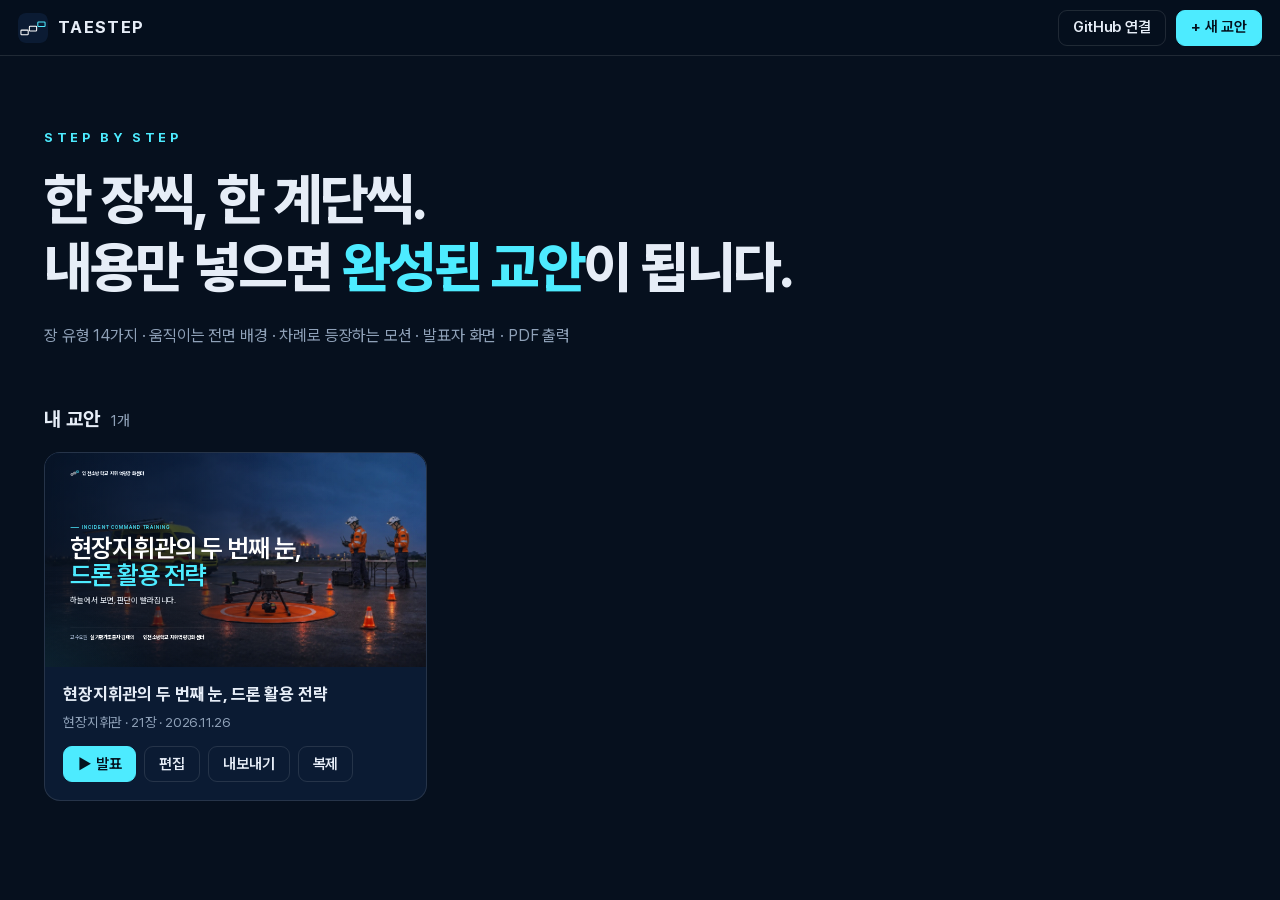
==== commit 5aed1c97: "TAESTEP: 저장 · 나가기 · 내보내기 보완 - [내보내기] 메뉴: PPTX · PDF · PDF 유인물(노트) · 단독 HTML · 교안 파일 · 가져오기, 첫 화면 카드에" ====
--- a/taestep/index.html
+++ b/taestep/index.html
@@ -24,6 +24,7 @@
   </section>
 </main>
 <div id="modal" class="modal" hidden></div>
-<script src="ts/icons.js"></script><script src="ts/engine.js"></script><script src="ts/store.js"></script><script src="ts/home.js"></script>
+<div id="toast" class="toast" hidden></div>
+<script src="ts/icons.js"></script><script src="ts/engine.js"></script><script src="ts/store.js"></script><script src="ts/export.js"></script><script src="ts/home.js"></script>
 </body>
 </html>
--- a/taestep/ts/engine.css
+++ b/taestep/ts/engine.css
@@ -281,9 +281,18 @@
 
 /* 인쇄(PDF): 한 장이 한 쪽 */
 @media print {
-  @page { size: 1920px 1080px; margin: 0; }
   html, body { margin: 0 !important; background: #fff !important; }
   .ts-print .ts-slide { position: relative; break-after: page; page-break-after: always; -webkit-print-color-adjust: exact; print-color-adjust: exact; }
   .ts-print .ts-card { -webkit-backdrop-filter: none; backdrop-filter: none; }
 }
 
+
+/* 유인물(노트 포함) 인쇄 — A4 세로 한 쪽에 슬라이드 + 노트 */
+body.ts-handout { margin: 0; background: #fff; color: #111; font-family: 'Pretendard Variable', Pretendard, 'Malgun Gothic', sans-serif; }
+.ho-page { width: 210mm; height: 297mm; padding: 14mm 14mm 12mm; box-sizing: border-box; overflow: hidden; break-after: page; page-break-after: always; display: flex; flex-direction: column; }
+.ho-page > header { display: flex; justify-content: space-between; font-size: 10pt; color: #555; padding-bottom: 3mm; margin-bottom: 5mm; border-bottom: 1px solid #ccc; } .ho-page > header b { color: #111; }
+.ho-pic { width: 182mm; height: 102.375mm; overflow: hidden; outline: 1px solid #bbb; flex: none; -webkit-print-color-adjust: exact; print-color-adjust: exact; }
+.ho-pic .ts-slide { position: relative; }
+.ho-pic .ts-card { -webkit-backdrop-filter: none; backdrop-filter: none; }
+.ho-page > h4 { margin: 7mm 0 2mm; font-size: 10pt; letter-spacing: .08em; color: #0E5FD8; }
+.ho-notes { flex: 1; overflow: hidden; white-space: pre-wrap; font-size: 11pt; line-height: 1.65; }
--- a/taestep/ts/app.css
+++ b/taestep/ts/app.css
@@ -180,3 +180,24 @@
 .ico-grid button:hover { border-color: var(--a-accent); color: var(--a-fg); } .ico-grid svg { width: 30px; height: 30px; color: var(--a-fg); } .ico-grid.shp { grid-template-columns: repeat(auto-fill, minmax(120px, 1fr)); }
 .keys { width: 100%; border-collapse: collapse; font-size: 14px; } .keys td { padding: 7px 8px; border-bottom: 1px solid var(--a-line); } .keys td:first-child { color: var(--a-muted); white-space: nowrap; }
 @media (max-width: 760px) { .tools { padding: 6px 10px; } }
+
+/* ---------- 저장 상태 · 나가기 · 내보내기 ---------- */
+.state { cursor: help; } .state.busy { color: var(--a-accent); } .state.twin::after { content: ' · 다른 탭에서도 열림'; color: var(--a-danger); }
+.btn.need { position: relative; } .btn.need::after { content: ''; position: absolute; right: -4px; top: -4px; width: 11px; height: 11px; border-radius: 50%; background: var(--a-warn); border: 2px solid var(--a-bg); }
+.menu { position: fixed; z-index: 60; width: min(430px, calc(100vw - 16px)); max-height: calc(100vh - 80px); overflow: auto; padding: 6px; border-radius: 14px; background: var(--a-panel); border: 1px solid var(--a-line); box-shadow: 0 24px 60px rgba(0, 0, 0, .55); }
+.menu button, .xlist button { display: block; width: 100%; text-align: left; padding: 10px 12px; border: 0; border-radius: 9px; background: none; cursor: pointer; }
+.menu button:hover, .xlist button:hover { background: rgba(255, 255, 255, .08); }
+.menu b, .xlist b { display: block; font-size: 14.5px; } .menu small, .xlist small { display: block; margin-top: 2px; font-size: 12.5px; line-height: 1.45; color: var(--a-muted); }
+.menu hr { border: 0; border-top: 1px solid var(--a-line); margin: 6px 4px; }
+.xlist { display: flex; flex-direction: column; gap: 2px; margin-bottom: 10px; }
+.cp-cards { display: grid; grid-template-columns: 1fr 1fr; gap: 14px; margin: 14px 0; }
+.cp-card { padding: 16px; border-radius: 14px; border: 1px solid var(--a-line); background: rgba(0, 0, 0, .18); display: flex; flex-direction: column; gap: 8px; } .cp-card.rec { border-color: rgba(77, 235, 255, .55); }
+.cp-name { font-size: 16px; font-weight: 700; } .cp-name span { margin-left: 8px; padding: 1px 8px; border-radius: 6px; font-size: 12px; font-weight: 600; color: var(--a-accent-ink); background: var(--a-accent); }
+.cp-sub { font-size: 13px; color: var(--a-muted); flex: 1; } .cp-row { display: flex; justify-content: space-between; gap: 10px; font-size: 13.5px; } .cp-row span { color: var(--a-muted); }
+.cp-pic { border-radius: 8px; overflow: hidden; border: 1px solid var(--a-line); pointer-events: none; }
+.warn-t { color: var(--a-warn); } .row.leave { gap: 8px; }
+.hrow { display: flex; align-items: center; gap: 6px; padding: 8px 4px; border-bottom: 1px solid var(--a-line); } .hrow > div { flex: 1; min-width: 0; } .hrow b { display: block; font-size: 14px; } .hrow small { display: block; font-size: 12.5px; color: var(--a-muted); white-space: nowrap; overflow: hidden; text-overflow: ellipsis; }
+.lay-grid.pv { max-height: 56vh; overflow: auto; } .lay-grid.pv .lay-item { cursor: default; }
+.play-frame { position: fixed; inset: 0; width: 100%; height: 100%; border: 0; z-index: 300; background: #000; }
+body.standalone #btPres, body.standalone #btExit { display: none; }
+@media (max-width: 760px) { .cp-cards { grid-template-columns: 1fr; } }
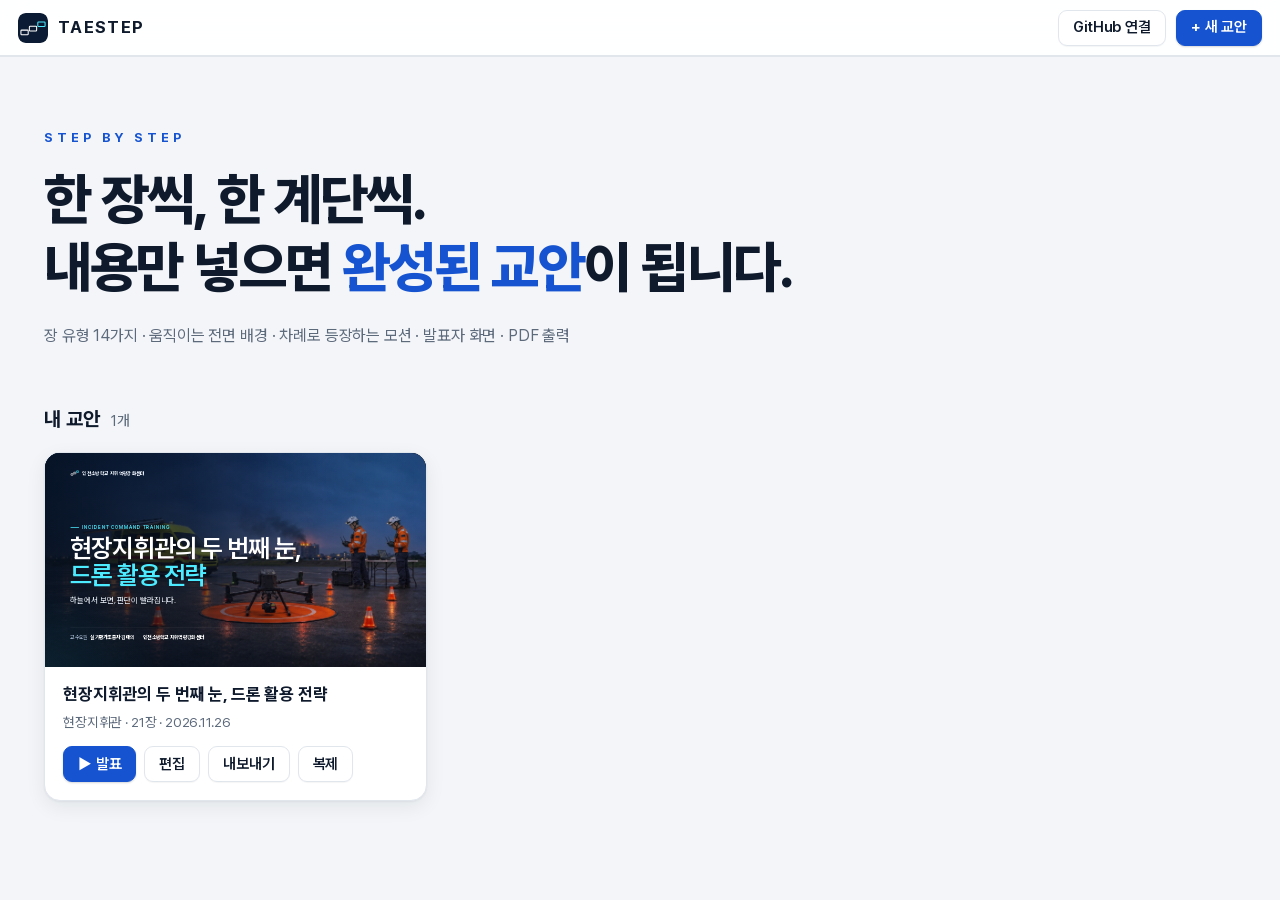
==== commit d1c49eea: "TAESTEP 밝은 화면 · 확인 보완 병합 Co-Authored-By: Claude Fable 5.2 <noreply@anthropic.com> Claude-Session: ht" ====
--- a/taestep/index.html
+++ b/taestep/index.html
@@ -1,7 +1,7 @@
 <!doctype html>
 <html lang="ko">
 <head>
-<meta charset="utf-8"><meta name="viewport" content="width=device-width, initial-scale=1"><meta name="theme-color" content="#0B1B33"><link rel="icon" href="icon.svg" type="image/svg+xml"><link rel="apple-touch-icon" href="icon-192.png"><link rel="manifest" href="manifest.webmanifest"><link rel="preload" href="ts/fonts/PretendardVariable.woff2" as="font" type="font/woff2" crossorigin><link rel="stylesheet" href="ts/fonts.css"><link rel="stylesheet" href="ts/engine.css"><link rel="stylesheet" href="ts/app.css">
+<meta charset="utf-8"><meta name="viewport" content="width=device-width, initial-scale=1"><meta name="theme-color" content="#FFFFFF"><link rel="icon" href="icon.svg" type="image/svg+xml"><link rel="apple-touch-icon" href="icon-192.png"><link rel="manifest" href="manifest.webmanifest"><link rel="preload" href="ts/fonts/PretendardVariable.woff2" as="font" type="font/woff2" crossorigin><link rel="stylesheet" href="ts/fonts.css"><link rel="stylesheet" href="ts/engine.css"><link rel="stylesheet" href="ts/app.css">
 <title>TAESTEP</title>
 </head>
 <body class="home">
--- a/taestep/ts/app.css
+++ b/taestep/ts/app.css
@@ -1,8 +1,21 @@
 /* TAESTEP 앱 화면(첫 화면 · 편집 · 발표 도구) — 슬라이드 자체의 디자인은 engine.css */
+/* 앱 화면은 밝은 바탕(흰색 · 차가운 회색 · 남색 글자 · 파란 강조). 발표 화면과 발표자 화면만 어두운 바탕을 쓴다. */
 :root {
-  --a-bg: #06101E; --a-bg2: #0B1B33; --a-panel: #0E2140; --a-line: rgba(255, 255, 255, .11); --a-fg: #E6EDF7; --a-muted: #8FA1B8;
-  --a-accent: #4DEBFF; --a-accent-ink: #04121F; --a-danger: #FF7B7B; --a-warn: #FFC56B;
+  color-scheme: light;
+  --a-bg: #F3F5F8; --a-bg2: #FFFFFF; --a-panel: #FFFFFF; --a-line: #E1E6ED; --a-line2: #C9D1DC; --a-fg: #0F1B2D; --a-muted: #5D6A7C;
+  --a-accent: #1553D0; --a-accent-ink: #FFFFFF; --a-accent-hover: #0E41A8; --a-accent-soft: rgba(21, 83, 208, .08); --a-accent-line: rgba(21, 83, 208, .45);
+  --a-danger: #C4271D; --a-warn: #A35A00; --a-warn-soft: rgba(163, 90, 0, .32);
+  --a-hover: rgba(15, 27, 45, .055); --a-field: #FFFFFF; --a-sunken: #F6F8FA; --a-canvas: #E6EAF0; --a-top: rgba(255, 255, 255, .92); --a-veil: rgba(15, 27, 45, .42);
+  --a-shadow: 0 1px 2px rgba(15, 27, 45, .05), 0 6px 20px rgba(15, 27, 45, .07); --a-shadow-lg: 0 24px 64px rgba(15, 27, 45, .22); --ed: #2F8BFF;
   --a-font: 'Pretendard Variable', Pretendard, 'Noto Sans KR', 'Apple SD Gothic Neo', 'Malgun Gothic', system-ui, sans-serif;
+}
+body.play, body.presenter {
+  color-scheme: dark;
+  --a-bg: #06101E; --a-bg2: #0B1B33; --a-panel: #0E2140; --a-line: rgba(255, 255, 255, .11); --a-line2: rgba(255, 255, 255, .22); --a-fg: #E6EDF7; --a-muted: #8FA1B8;
+  --a-accent: #4DEBFF; --a-accent-ink: #04121F; --a-accent-hover: #7AF1FF; --a-accent-soft: rgba(77, 235, 255, .16); --a-accent-line: rgba(77, 235, 255, .5);
+  --a-danger: #FF7B7B; --a-warn: #FFC56B; --a-warn-soft: rgba(255, 197, 107, .4);
+  --a-hover: rgba(255, 255, 255, .1); --a-field: rgba(0, 0, 0, .28); --a-sunken: rgba(0, 0, 0, .18); --a-canvas: #030A14; --a-top: rgba(6, 16, 30, .86); --a-veil: rgba(2, 8, 16, .7);
+  --a-shadow: 0 8px 24px rgba(0, 0, 0, .4); --a-shadow-lg: 0 30px 80px rgba(0, 0, 0, .5);
 }
 * { box-sizing: border-box; }
 html, body { margin: 0; height: 100%; }
@@ -14,14 +27,14 @@
 .muted { color: var(--a-muted); } .small { font-size: 13px; }
 
 .btn { display: inline-flex; align-items: center; justify-content: center; gap: 6px; height: 36px; padding: 0 14px; border-radius: 9px; border: 1px solid var(--a-line); background: transparent; cursor: pointer; font-weight: 600; white-space: nowrap; transition: background .15s, border-color .15s; }
-.btn:hover { background: rgba(255, 255, 255, .07); border-color: rgba(255, 255, 255, .22); }
+.btn:hover { background: var(--a-hover); border-color: var(--a-line2); }
 .btn.pri { background: var(--a-accent); border-color: var(--a-accent); color: var(--a-accent-ink); }
-.btn.pri:hover { background: #7AF1FF; }
-.btn.danger { color: var(--a-danger); } .btn.ok { color: var(--a-accent); border-color: rgba(77, 235, 255, .4); }
+.btn.pri:hover { background: var(--a-accent-hover); }
+.btn.danger { color: var(--a-danger); } .btn.ok { color: var(--a-accent); border-color: var(--a-accent-line); }
 .btn.wide { width: 100%; } .btn:disabled { opacity: .5; cursor: default; }
 .btn:focus-visible, input:focus-visible, select:focus-visible, textarea:focus-visible, button:focus-visible, a:focus-visible { outline: 2px solid var(--a-accent); outline-offset: 2px; }
 
-.top { height: 56px; display: flex; align-items: center; gap: 10px; padding: 0 18px; border-bottom: 1px solid var(--a-line); background: rgba(6, 16, 30, .86); -webkit-backdrop-filter: blur(12px); backdrop-filter: blur(12px); position: sticky; top: 0; z-index: 20; }
+.top { height: 56px; display: flex; align-items: center; gap: 10px; padding: 0 18px; border-bottom: 1px solid var(--a-line); background: var(--a-top); -webkit-backdrop-filter: blur(12px); backdrop-filter: blur(12px); position: sticky; top: 0; z-index: 20; }
 .brand { display: flex; align-items: center; gap: 10px; font-size: 17px; letter-spacing: .08em; }
 .brand img { width: 30px; height: 30px; border-radius: 8px; }
 
@@ -36,17 +49,17 @@
 .sec-head h2 { margin: 0; font-size: 20px; }
 .deck-grid { display: grid; grid-template-columns: repeat(auto-fill, minmax(340px, 1fr)); gap: 22px; }
 .deck { border: 1px solid var(--a-line); border-radius: 16px; overflow: hidden; background: var(--a-bg2); transition: transform .2s, border-color .2s; }
-.deck:hover { transform: translateY(-3px); border-color: rgba(77, 235, 255, .45); }
+.deck:hover { transform: translateY(-3px); border-color: var(--a-accent-line); }
 .deck .pic { display: block; aspect-ratio: 16 / 9; background: #000; }
 .deck .info { padding: 16px 18px 18px; }
 .deck h3 { margin: 0; font-size: 17px; line-height: 1.35; }
 .deck p { margin: 6px 0 14px; color: var(--a-muted); font-size: 13.5px; }
-.tag { display: inline-block; margin-left: 4px; padding: 1px 8px; border-radius: 6px; font-size: 12px; color: var(--a-warn); border: 1px solid rgba(255, 197, 107, .4); }
+.tag { display: inline-block; margin-left: 4px; padding: 1px 8px; border-radius: 6px; font-size: 12px; color: var(--a-warn); border: 1px solid var(--a-warn-soft); }
 .row { display: flex; gap: 8px; flex-wrap: wrap; align-items: center; } .row.end { justify-content: flex-end; margin-top: 18px; }
 
 /* ---------- 창 ---------- */
-.modal { position: fixed; inset: 0; z-index: 100; display: flex; align-items: center; justify-content: center; padding: 20px; background: rgba(2, 8, 16, .7); -webkit-backdrop-filter: blur(4px); backdrop-filter: blur(4px); }
-.sheet { width: min(560px, 100%); max-height: calc(100vh - 40px); overflow: auto; padding: 26px; border-radius: 18px; background: var(--a-panel); border: 1px solid var(--a-line); box-shadow: 0 30px 80px rgba(0, 0, 0, .5); }
+.modal { position: fixed; inset: 0; z-index: 100; display: flex; align-items: center; justify-content: center; padding: 20px; background: var(--a-veil); -webkit-backdrop-filter: blur(4px); backdrop-filter: blur(4px); }
+.sheet { width: min(560px, 100%); max-height: calc(100vh - 40px); overflow: auto; padding: 26px; border-radius: 18px; background: var(--a-panel); border: 1px solid var(--a-line); box-shadow: var(--a-shadow-lg); }
 .sheet.wide { width: min(980px, 100%); }
 .sheet h3 { margin: 0 0 14px; font-size: 19px; }
 .sheet p { margin: 0 0 14px; }
@@ -54,11 +67,11 @@
 .f { display: flex; flex-direction: column; gap: 6px; margin-bottom: 14px; }
 .f > span { font-size: 13px; font-weight: 600; color: var(--a-muted); }
 .f small { font-size: 12px; font-weight: 400; color: var(--a-muted); opacity: .85; }
-.f input, .f select, .f textarea, .title-in { width: 100%; padding: 9px 11px; border-radius: 9px; border: 1px solid var(--a-line); background: rgba(0, 0, 0, .28); resize: vertical; line-height: 1.5; }
+.f input, .f select, .f textarea, .title-in { width: 100%; padding: 9px 11px; border-radius: 9px; border: 1px solid var(--a-line); background: var(--a-field); resize: vertical; line-height: 1.5; }
 .f select option { background: var(--a-panel); }
 .f input[type=range] { padding: 0; accent-color: var(--a-accent); }
 .chk { display: flex; align-items: center; gap: 8px; margin-bottom: 14px; font-size: 14px; } .chk input { accent-color: var(--a-accent); width: 16px; height: 16px; }
-.toast { position: fixed; left: 50%; bottom: 28px; transform: translateX(-50%); z-index: 200; padding: 11px 18px; border-radius: 11px; background: #17325C; border: 1px solid rgba(77, 235, 255, .4); box-shadow: 0 12px 40px rgba(0, 0, 0, .5); max-width: calc(100vw - 32px); }
+.toast { position: fixed; left: 50%; bottom: 28px; transform: translateX(-50%); z-index: 200; padding: 11px 18px; border-radius: 11px; background: #17325C; border: 1px solid var(--a-accent-line); box-shadow: 0 12px 40px rgba(0, 0, 0, .5); max-width: calc(100vw - 32px); }
 .toast.bad { border-color: var(--a-danger); }
 .empty-page { height: 100%; display: flex; flex-direction: column; align-items: center; justify-content: center; gap: 8px; } .empty-page a { color: var(--a-accent); }
 
@@ -76,19 +89,19 @@
 .rail-item .lay { position: absolute; z-index: 3; right: 6px; bottom: 6px; padding: 1px 7px; border-radius: 6px; font-size: 11px; background: rgba(0, 0, 0, .65); color: var(--a-muted); }
 .rail-item.cur { border-color: var(--a-accent); } .rail-item.over { border-color: var(--a-warn); }
 .btn.add { margin: 8px 12px 12px; }
-.canvas { display: flex; flex-direction: column; min-width: 0; min-height: 0; background: #030A14; }
+.canvas { display: flex; flex-direction: column; min-width: 0; min-height: 0; background: var(--a-canvas); }
 .canvas-in { flex: 1; min-height: 0; display: flex; align-items: center; justify-content: center; padding: 26px; container-type: size; }
-.view { width: min(100cqw, calc(100cqh * 16 / 9)); border-radius: 10px; box-shadow: 0 20px 70px rgba(0, 0, 0, .6); }
+.view { width: min(100cqw, calc(100cqh * 16 / 9)); border-radius: 10px; box-shadow: 0 2px 6px rgba(15, 27, 45, .12), 0 16px 44px rgba(15, 27, 45, .22); }
 .canvas-bar { display: flex; gap: 8px; padding: 10px 18px; border-top: 1px solid var(--a-line); }
 .panel { border-left: 1px solid var(--a-line); display: flex; flex-direction: column; min-height: 0; background: var(--a-bg2); }
 .tabs { display: flex; border-bottom: 1px solid var(--a-line); }
 .tabs button { flex: 1; height: 44px; border: 0; background: none; cursor: pointer; font-weight: 600; color: var(--a-muted); border-bottom: 2px solid transparent; }
 .tabs button.on { color: var(--a-fg); border-bottom-color: var(--a-accent); }
 .panel-body { flex: 1; overflow: auto; padding: 16px; }
-.item { padding: 10px; margin-bottom: 8px; border: 1px solid var(--a-line); border-radius: 11px; display: flex; flex-direction: column; gap: 6px; background: rgba(0, 0, 0, .16); }
+.item { padding: 10px; margin-bottom: 8px; border: 1px solid var(--a-line); border-radius: 11px; display: flex; flex-direction: column; gap: 6px; background: var(--a-sunken); }
 .item-h { display: flex; align-items: center; gap: 4px; font-size: 13px; color: var(--a-accent); }
 .item-h button { width: 26px; height: 24px; border: 0; border-radius: 6px; background: none; cursor: pointer; color: var(--a-muted); }
-.item-h button:hover { background: rgba(255, 255, 255, .1); color: var(--a-fg); }
+.item-h button:hover { background: var(--a-hover); color: var(--a-fg); }
 .pick { display: flex; gap: 10px; align-items: center; } .pick.big { display: block; }
 .pick-pic { width: 120px; aspect-ratio: 16 / 9; border-radius: 8px; background: #000 center / cover; border: 1px solid var(--a-line); display: flex; align-items: center; justify-content: center; text-align: center; }
 .pick.big .pick-pic { width: 100%; } .pick-pic i { font-style: normal; font-size: 12.5px; color: var(--a-muted); }
@@ -97,7 +110,7 @@
 .lib-item { aspect-ratio: 16 / 9; border-radius: 9px; border: 2px solid transparent; background: #000 center / cover; cursor: pointer; }
 .lib-item:hover { border-color: var(--a-accent); }
 .lay-grid { display: grid; grid-template-columns: repeat(auto-fill, minmax(196px, 1fr)); gap: 12px; }
-.lay-item { padding: 0; border: 2px solid transparent; border-radius: 11px; overflow: hidden; background: rgba(0, 0, 0, .25); cursor: pointer; text-align: left; }
+.lay-item { padding: 0; border: 2px solid transparent; border-radius: 11px; overflow: hidden; background: var(--a-sunken); cursor: pointer; text-align: left; }
 .lay-item:hover { border-color: var(--a-accent); } .lay-item .pic { pointer-events: none; } .lay-item span { display: block; padding: 7px 10px; font-size: 13.5px; font-weight: 600; }
 @media (max-width: 1100px) { .studio-main { grid-template-columns: 130px minmax(0, 1fr) 320px; } .state { display: none; } }
 @media (max-width: 760px) { body.studio { overflow: auto; } .studio-main { display: flex; flex-direction: column; } .rail { border: 0; } #rail { display: flex; gap: 8px; overflow-x: auto; } .rail-item { flex: none; width: 140px; margin: 0; } .canvas-in { height: 56vw; flex: none; padding: 10px; } .panel { border: 0; } .top .btn.ghost:not(#btPlay) { display: none; } .grid2 { grid-template-columns: 1fr; } }
@@ -110,7 +123,7 @@
 .play-bar { position: fixed; left: 50%; bottom: 18px; transform: translateX(-50%); z-index: 30; display: flex; align-items: center; gap: 4px; padding: 6px 8px; border-radius: 14px; background: rgba(8, 20, 38, .82); border: 1px solid var(--a-line); -webkit-backdrop-filter: blur(12px); backdrop-filter: blur(12px); transition: opacity .3s, transform .3s; }
 body.play.idle .play-bar { opacity: 0; pointer-events: none; transform: translate(-50%, 12px); }
 .play-bar button { height: 34px; padding: 0 12px; border: 0; border-radius: 9px; background: none; cursor: pointer; font-weight: 600; font-size: 14px; white-space: nowrap; }
-.play-bar button:hover { background: rgba(255, 255, 255, .12); }
+.play-bar button:hover { background: var(--a-hover); }
 .play-bar i { width: 1px; height: 20px; background: var(--a-line); margin: 0 4px; } .play-bar .pg { padding: 0 6px; font-size: 14px; color: var(--a-muted); } .play-bar .pg b { color: var(--a-fg); }
 .play-notes { position: fixed; right: 18px; bottom: 76px; z-index: 30; width: min(460px, calc(100vw - 36px)); max-height: 46vh; overflow: auto; padding: 16px 18px; border-radius: 14px; background: rgba(8, 20, 38, .94); border: 1px solid var(--a-line); white-space: pre-wrap; font-size: 15px; line-height: 1.6; }
 .play-notes h4 { margin: 0 0 8px; font-size: 13px; color: var(--a-accent); letter-spacing: .08em; }
@@ -140,8 +153,8 @@
 /* ---------- 편집: 도구 · 화면 위 편집 ---------- */
 .tools { display: flex; align-items: center; gap: 4px; padding: 8px 18px; border-bottom: 1px solid var(--a-line); flex-wrap: wrap; }
 .tools button, .tb { height: 32px; padding: 0 11px; border-radius: 8px; border: 1px solid transparent; background: none; cursor: pointer; font-weight: 600; font-size: 14px; white-space: nowrap; }
-.tools button:hover, .tb:hover { background: rgba(255, 255, 255, .09); }
-.tools button.on, .tb.on { background: rgba(77, 235, 255, .16); border-color: rgba(77, 235, 255, .5); color: var(--a-accent); }
+.tools button:hover, .tb:hover { background: var(--a-hover); }
+.tools button.on, .tb.on { background: var(--a-accent-soft); border-color: var(--a-accent-line); color: var(--a-accent); }
 .tools i { width: 1px; height: 20px; background: var(--a-line); margin: 0 6px; }
 .tb { border-color: var(--a-line); height: 30px; padding: 0 9px; font-size: 13px; } .tb.danger { color: var(--a-danger); }
 .view { position: relative; user-select: none; -webkit-user-select: none; touch-action: none; }
@@ -149,19 +162,19 @@
 .view .ts-el { cursor: move; } .view .ts-el.is-locked { cursor: default; pointer-events: none; }
 .view .ts-el.editing, .view .ts-el.editing * { cursor: text; user-select: text; -webkit-user-select: text; }
 .view [data-f], .view [data-fp] { cursor: text; }
-.view [data-f]:hover, .view [data-fp]:hover { outline: 2px dashed rgba(77, 235, 255, .55); outline-offset: 6px; }
-.view .ed-field { outline: 3px solid var(--a-accent) !important; outline-offset: 6px; user-select: text; -webkit-user-select: text; white-space: pre-wrap; }
-.view td[contenteditable] { outline: 3px solid var(--a-accent); outline-offset: -3px; user-select: text; -webkit-user-select: text; }
+.view [data-f]:hover, .view [data-fp]:hover { outline: 2px dashed var(--ed); outline-offset: 6px; }
+.view .ed-field { outline: 3px solid var(--ed) !important; outline-offset: 6px; user-select: text; -webkit-user-select: text; white-space: pre-wrap; }
+.view td[contenteditable] { outline: 3px solid var(--ed); outline-offset: -3px; user-select: text; -webkit-user-select: text; }
 .ed-ov { position: absolute; inset: 0; pointer-events: none; z-index: 5; overflow: visible; }
-.ed-sel { position: absolute; border: 1.5px solid var(--a-accent); box-sizing: border-box; }
+.ed-sel { position: absolute; border: 1.5px solid var(--ed); box-sizing: border-box; }
 .ed-sel.lock { border-style: dashed; border-color: var(--a-warn); } .ed-sel.crop { border: 2px dashed var(--a-warn); }
-.ed-box { position: absolute; border: 1px dashed rgba(77, 235, 255, .7); }
+.ed-box { position: absolute; border: 1px dashed var(--ed); }
 .ed-h { position: absolute; width: 11px; height: 11px; margin: -6px 0 0 -6px; background: #fff; border: 1.5px solid #0B1B33; border-radius: 3px; pointer-events: auto; box-shadow: 0 1px 4px rgba(0, 0, 0, .5); }
 .h-nw { left: 0; top: 0; cursor: nwse-resize; } .h-n { left: 50%; top: 0; cursor: ns-resize; } .h-ne { left: 100%; top: 0; cursor: nesw-resize; } .h-e { left: 100%; top: 50%; cursor: ew-resize; }
 .h-se { left: 100%; top: 100%; cursor: nwse-resize; } .h-s { left: 50%; top: 100%; cursor: ns-resize; } .h-sw { left: 0; top: 100%; cursor: nesw-resize; } .h-w { left: 0; top: 50%; cursor: ew-resize; }
-.h-rot { left: 50%; top: -26px; border-radius: 50%; cursor: grab; background: var(--a-accent); } .ed-h[data-h^="p"] { border-radius: 50%; cursor: crosshair; }
+.h-rot { left: 50%; top: -26px; border-radius: 50%; cursor: grab; background: var(--ed); } .ed-h[data-h^="p"] { border-radius: 50%; cursor: crosshair; }
 .ed-guide { position: absolute; background: #FF4D8D; } .ed-guide.v { top: 0; bottom: 0; width: 1px; } .ed-guide.h { left: 0; right: 0; height: 1px; }
-.ed-marq { position: absolute; border: 1px solid var(--a-accent); background: rgba(77, 235, 255, .12); }
+.ed-marq { position: absolute; border: 1px solid var(--ed); background: rgba(47, 139, 255, .16); }
 .ed-grid { position: absolute; inset: 0; background-image: linear-gradient(rgba(255, 255, 255, .13) 1px, transparent 1px), linear-gradient(90deg, rgba(255, 255, 255, .13) 1px, transparent 1px); background-size: calc(100% / 48) calc(100% / 27); }
 .ed-tip { position: absolute; left: 50%; top: 10px; transform: translateX(-50%); padding: 6px 12px; border-radius: 9px; background: rgba(8, 20, 38, .92); border: 1px solid var(--a-line); font-size: 13px; white-space: nowrap; }
 .el-head { display: flex; align-items: center; gap: 6px; margin-bottom: 6px; font-size: 16px; }
@@ -169,7 +182,7 @@
 .sub-h small { font-weight: 400; color: var(--a-muted); letter-spacing: 0; }
 .bar { display: flex; gap: 5px; flex-wrap: wrap; margin-bottom: 8px; } .grid4 { display: grid; grid-template-columns: repeat(4, 1fr); gap: 0 8px; }
 .sws { display: flex; gap: 6px; flex-wrap: wrap; align-items: center; }
-.sws button { width: 26px; height: 26px; border-radius: 50%; border: 2px solid rgba(255, 255, 255, .25); cursor: pointer; padding: 0; }
+.sws button { width: 26px; height: 26px; border-radius: 50%; border: 2px solid var(--a-line2); cursor: pointer; padding: 0; }
 .sws button.on { border-color: var(--a-accent); box-shadow: 0 0 0 2px var(--a-bg2), 0 0 0 4px var(--a-accent); }
 .sws button.none { background: linear-gradient(135deg, transparent 45%, #FF7B7B 45%, #FF7B7B 55%, transparent 55%); }
 .sws input[type=color] { width: 30px; height: 28px; padding: 0; border: 0; background: none; cursor: pointer; }
@@ -184,14 +197,14 @@
 /* ---------- 저장 상태 · 나가기 · 내보내기 ---------- */
 .state { cursor: help; } .state.busy { color: var(--a-accent); } .state.twin::after { content: ' · 다른 탭에서도 열림'; color: var(--a-danger); }
 .btn.need { position: relative; } .btn.need::after { content: ''; position: absolute; right: -4px; top: -4px; width: 11px; height: 11px; border-radius: 50%; background: var(--a-warn); border: 2px solid var(--a-bg); }
-.menu { position: fixed; z-index: 60; width: min(430px, calc(100vw - 16px)); max-height: calc(100vh - 80px); overflow: auto; padding: 6px; border-radius: 14px; background: var(--a-panel); border: 1px solid var(--a-line); box-shadow: 0 24px 60px rgba(0, 0, 0, .55); }
+.menu { position: fixed; z-index: 60; width: min(430px, calc(100vw - 16px)); max-height: calc(100vh - 80px); overflow: auto; padding: 6px; border-radius: 14px; background: var(--a-panel); border: 1px solid var(--a-line); box-shadow: var(--a-shadow-lg); }
 .menu button, .xlist button { display: block; width: 100%; text-align: left; padding: 10px 12px; border: 0; border-radius: 9px; background: none; cursor: pointer; }
-.menu button:hover, .xlist button:hover { background: rgba(255, 255, 255, .08); }
+.menu button:hover, .xlist button:hover { background: var(--a-hover); }
 .menu b, .xlist b { display: block; font-size: 14.5px; } .menu small, .xlist small { display: block; margin-top: 2px; font-size: 12.5px; line-height: 1.45; color: var(--a-muted); }
 .menu hr { border: 0; border-top: 1px solid var(--a-line); margin: 6px 4px; }
 .xlist { display: flex; flex-direction: column; gap: 2px; margin-bottom: 10px; }
 .cp-cards { display: grid; grid-template-columns: 1fr 1fr; gap: 14px; margin: 14px 0; }
-.cp-card { padding: 16px; border-radius: 14px; border: 1px solid var(--a-line); background: rgba(0, 0, 0, .18); display: flex; flex-direction: column; gap: 8px; } .cp-card.rec { border-color: rgba(77, 235, 255, .55); }
+.cp-card { padding: 16px; border-radius: 14px; border: 1px solid var(--a-line); background: var(--a-sunken); display: flex; flex-direction: column; gap: 8px; } .cp-card.rec { border-color: var(--a-accent-line); }
 .cp-name { font-size: 16px; font-weight: 700; } .cp-name span { margin-left: 8px; padding: 1px 8px; border-radius: 6px; font-size: 12px; font-weight: 600; color: var(--a-accent-ink); background: var(--a-accent); }
 .cp-sub { font-size: 13px; color: var(--a-muted); flex: 1; } .cp-row { display: flex; justify-content: space-between; gap: 10px; font-size: 13.5px; } .cp-row span { color: var(--a-muted); }
 .cp-pic { border-radius: 8px; overflow: hidden; border: 1px solid var(--a-line); pointer-events: none; }
@@ -201,3 +214,22 @@
 .play-frame { position: fixed; inset: 0; width: 100%; height: 100%; border: 0; z-index: 300; background: #000; }
 body.standalone #btPres, body.standalone #btExit { display: none; }
 @media (max-width: 760px) { .cp-cards { grid-template-columns: 1fr; } }
+
+/* ---------- 밝은 화면 다듬기 ---------- */
+.btn { background: var(--a-bg2); box-shadow: 0 1px 1px rgba(15, 27, 45, .04); } .btn.ghost:hover { background: var(--a-sunken); border-color: var(--a-line2); }
+.btn.pri { box-shadow: 0 1px 2px rgba(15, 27, 45, .18); } .btn.danger:hover { border-color: var(--a-danger); }
+.top { box-shadow: 0 1px 0 var(--a-line); }
+.toast { background: #0F1B2D; color: #FFFFFF; border-color: transparent; box-shadow: var(--a-shadow-lg); } .toast.bad { background: #7A1710; border-color: transparent; }
+.deck { box-shadow: var(--a-shadow); } .deck:hover { box-shadow: 0 2px 4px rgba(15, 27, 45, .06), 0 16px 40px rgba(15, 27, 45, .14); }
+.hero h1 { color: var(--a-fg); } .hero .eyebrow { letter-spacing: .3em; }
+.rail { background: var(--a-bg2); } .rail-item { box-shadow: 0 0 0 1px var(--a-line); } .rail-item .no, .rail-item .lay, .ov-item span { color: #FFFFFF; } .rail-item .lay { color: #DCE3EC; }
+.rail-item.cur { border-color: var(--a-accent); box-shadow: 0 0 0 3px var(--a-accent-soft); }
+.tools { background: var(--a-bg2); } .canvas-bar { background: var(--a-bg2); }
+.panel { background: var(--a-bg2); } .item { background: var(--a-sunken); }
+.f input:focus, .f select:focus, .f textarea:focus, .title-in:focus { border-color: var(--a-accent); box-shadow: 0 0 0 3px var(--a-accent-soft); outline: none; }
+.pick-pic, .lib-item { background-color: var(--a-sunken); }
+.ed-tip { color: #FFFFFF; }
+.sheet { border-color: transparent; } .menu { border-color: var(--a-line); }
+.cp-card { background: var(--a-sunken); } .tag { background: rgba(163, 90, 0, .06); }
+.state.warn { font-weight: 600; }
+body.play .toast, body.presenter .toast { background: #17325C; }
